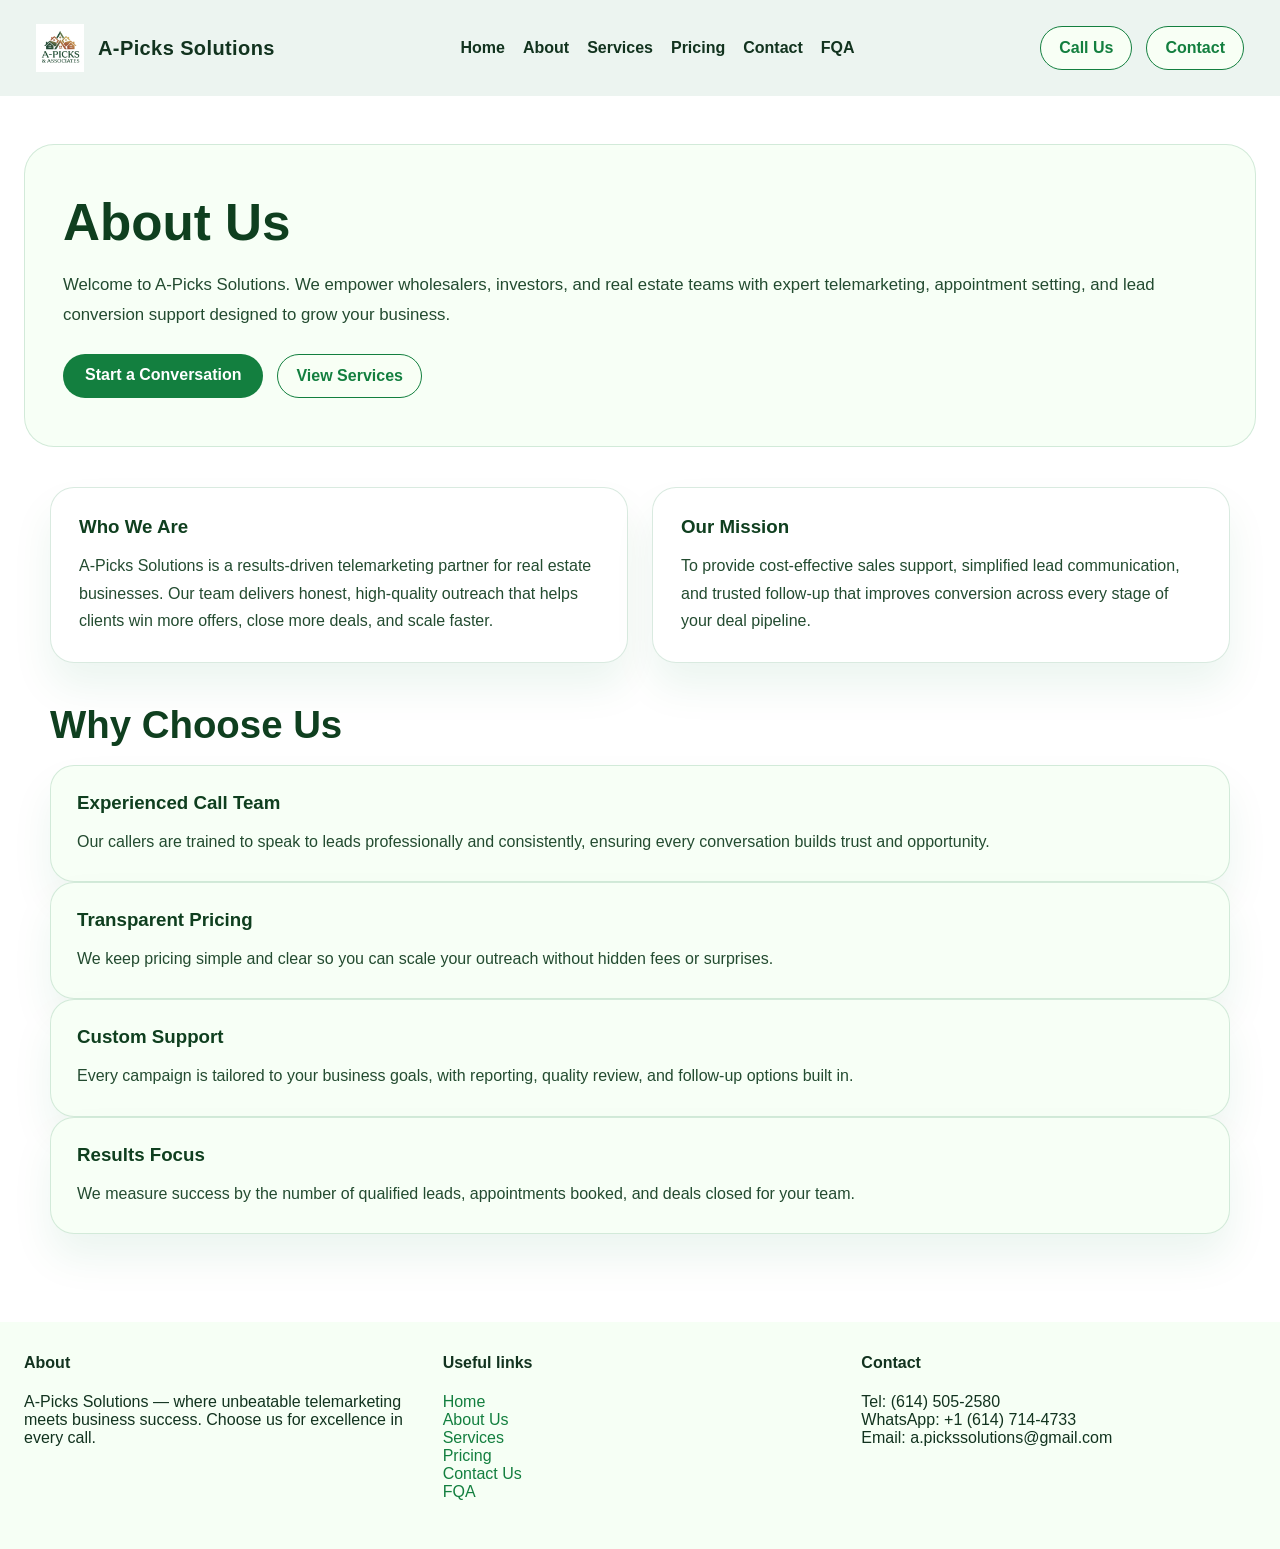
==== about-us.html @ 91daaedd "Initial website publish commit" ====
<!DOCTYPE html>
<html lang="en">
<head>
  <meta charset="utf-8" />
  <meta name="viewport" content="width=device-width, initial-scale=1.0" />
  <title>About A-Picks Solutions | Real Estate Telemarketing and Sales Support</title>
  <meta name="description" content="Learn how A-Picks Solutions supports wholesalers and investors with expert calling, appointment setting, and acquisition management." />
  <meta name="robots" content="index, follow" />
  <link rel="stylesheet" href="style.css" />
</head>
<body>
  <header>
    <div class="logo"><img src="40032cae-659b-45c8-bc1c-b05bab68e783.jpg" alt="A-Picks Solutions logo" class="brand-logo" /><span class="logo-text">A-Picks Solutions</span></div>
    <nav class="main-nav">
      <a href="index.html">Home</a>
      <a href="about-us.html">About</a>
      <a href="services.html">Services</a>
      <a href="pricing.html">Pricing</a>
      <a href="contact-us.html">Contact</a>
      <a href="fqa.html">FQA</a>
    </nav>
    <div class="header-actions">
      <a class="button-secondary" href="tel:+16145052580">Call Us</a>
      <a class="button-secondary" href="contact-us.html">Contact</a>
    </div>
  </header>
  <main>
    <section class="page-hero">
      <h1>About Us</h1>
      <p>Welcome to A-Picks Solutions. We empower wholesalers, investors, and real estate teams with expert telemarketing, appointment setting, and lead conversion support designed to grow your business.</p>
      <div class="page-hero-buttons">
        <a class="button" href="contact-us.html">Start a Conversation</a>
        <a class="button-secondary" href="services.html">View Services</a>
      </div>
    </section>

    <section class="page-section">
      <div class="info-grid">
        <div class="contact-card">
          <h3>Who We Are</h3>
          <p>A-Picks Solutions is a results-driven telemarketing partner for real estate businesses. Our team delivers honest, high-quality outreach that helps clients win more offers, close more deals, and scale faster.</p>
        </div>
        <div class="contact-card">
          <h3>Our Mission</h3>
          <p>To provide cost-effective sales support, simplified lead communication, and trusted follow-up that improves conversion across every stage of your deal pipeline.</p>
        </div>
      </div>
    </section>

    <section class="page-section">
      <h2>Why Choose Us</h2>
      <div class="service-grid">
        <div class="service-card">
          <h3>Experienced Call Team</h3>
          <p>Our callers are trained to speak to leads professionally and consistently, ensuring every conversation builds trust and opportunity.</p>
        </div>
        <div class="service-card">
          <h3>Transparent Pricing</h3>
          <p>We keep pricing simple and clear so you can scale your outreach without hidden fees or surprises.</p>
        </div>
        <div class="service-card">
          <h3>Custom Support</h3>
          <p>Every campaign is tailored to your business goals, with reporting, quality review, and follow-up options built in.</p>
        </div>
        <div class="service-card">
          <h3>Results Focus</h3>
          <p>We measure success by the number of qualified leads, appointments booked, and deals closed for your team.</p>
        </div>
      </div>
    </section>
  </main>

  <footer>
    <div class="footer-grid">
      <div>
        <h4>About</h4>
        <p>A-Picks Solutions — where unbeatable telemarketing meets business success. Choose us for excellence in every call.</p>
      </div>
      <div>
        <h4>Useful links</h4>
        <p><a href="index.html">Home</a><br /><a href="about-us.html">About Us</a><br /><a href="services.html">Services</a><br /><a href="pricing.html">Pricing</a><br /><a href="contact-us.html">Contact Us</a><br /><a href="fqa.html">FQA</a></p>
      </div>
      <div>
        <h4>Contact</h4>
        <p>Tel: (614) 505-2580<br />WhatsApp: +1 (614) 714-4733<br />Email: a.pickssolutions@gmail.com</p>
      </div>
    </div>
  </footer>
</body>
</html>
---- style.css ----
body {
  margin: 0;
  font-family: Arial, Helvetica, sans-serif;
  background: #ffffff;
  color: #12331f;
}
header {
  display: flex;
  flex-wrap: wrap;
  justify-content: space-between;
  align-items: center;
  gap: 16px;
  padding: 24px 36px;
  background: rgba(15, 115, 62, 0.08);
  position: sticky;
  top: 0;
  z-index: 10;
}
.logo {
  display: flex;
  align-items: center;
  gap: 14px;
  font-size: 20px;
  font-weight: 700;
  text-transform: capitalize;
  letter-spacing: 0.02em;
}
.brand-logo {
  height: 48px;
  width: auto;
  display: block;
}
.logo-text {
  display: inline-block;
}
.main-nav {
  display: flex;
  flex-wrap: wrap;
  gap: 18px;
  align-items: center;
}
.main-nav a {
  color: #12331f;
  text-decoration: none;
  font-weight: 700;
  transition: color 0.2s ease;
}
.main-nav a:hover {
  color: #1b9c57;
}
.header-actions {
  display: flex;
  align-items: center;
  gap: 14px;
}

.social-links {
  display: flex;
  gap: 10px;
  align-items: center;
}
.social-links a {
  color: #0f3f1f;
  text-decoration: none;
  font-weight: 700;
  padding: 6px 8px;
  border-radius: 8px;
  background: rgba(255,255,255,0.9);
}
.button, .button-secondary {
  border: none;
  cursor: pointer;
  border-radius: 999px;
  font-weight: 700;
  transition: transform 0.2s ease, opacity 0.2s ease, background-color 0.2s ease;
}
.button {
  background: #137f3f;
  color: #ffffff;
  padding: 12px 22px;
}
.button-secondary {
  background: #f8fff5;
  color: #137f3f;
  padding: 12px 18px;
  border: 1px solid #137f3f;
}
.button:hover, .button-secondary:hover {
  transform: translateY(-1px);
  opacity: 0.95;
}
.button:hover {
  background: #0f6e35;
}
.button-secondary:hover {
  background: #e7f7e7;
}
main {
  min-height: calc(100vh - 80px);
  padding: 48px 24px;
}
.hero {
  max-width: 1180px;
  width: 100%;
  display: grid;
  grid-template-columns: 1.1fr 0.9fr;
  gap: 36px;
  align-items: center;
  padding: 44px;
  background: linear-gradient(135deg, #03121c 0%, #0a2e2d 45%, #0d3d35 100%);
  border-radius: 32px;
  box-shadow: 0 40px 120px rgba(8, 88, 47, 0.18);
  color: #ffffff;
}
.page-hero {
  max-width: 1180px;
  margin: 0 auto 40px;
  padding: 48px 38px;
  background: #f7fff6;
  border: 1px solid rgba(19, 127, 63, 0.16);
  border-radius: 30px;
}
.page-hero h1 {
  margin: 0 0 18px;
  font-size: clamp(2.5rem, 4vw, 3.6rem);
  color: #0f3f1f;
}
.page-hero p {
  margin: 0;
  color: #234b30;
  font-size: 1.05rem;
  line-height: 1.8;
}
.page-hero .page-hero-buttons {
  margin-top: 24px;
  display: flex;
  gap: 14px;
  flex-wrap: wrap;
}
.page-section {
  max-width: 1180px;
  margin: 0 auto 40px;
  padding: 0 24px;
}
.page-section h2 {
  margin: 0 0 18px;
  font-size: clamp(2rem, 3vw, 2.8rem);
  color: #0f3f1f;
}
.page-section p {
  margin: 0 0 24px;
  color: #37503d;
  line-height: 1.8;
}
.info-grid,
.services-grid,
.contact-grid,
.faq-list {
  display: grid;
  gap: 24px;
}
.info-grid {
  grid-template-columns: repeat(auto-fit, minmax(300px, 1fr));
}
.service-grid {
  grid-template-columns: repeat(auto-fit, minmax(280px, 1fr));
}
.contact-grid {
  grid-template-columns: 1.2fr 0.8fr;
}
.contact-card,
.service-card,
.faq-item {
  background: #ffffff;
  border: 1px solid rgba(19, 127, 63, 0.16);
  border-radius: 24px;
  padding: 28px;
  color: #12331f;
  box-shadow: 0 24px 40px rgba(19, 127, 63, 0.08);
}
.service-card h3,
.contact-card h3,
.faq-question {
  margin: 0 0 14px;
  color: #0f3f1f;
}
.contact-card p,
.service-card p,
.faq-answer {
  margin: 0;
  color: #234b30;
  line-height: 1.7;
}
.contact-card ul,
.info-grid ul {
  padding-left: 20px;
}
.faq-question {
  display: flex;
  justify-content: space-between;
  align-items: center;
  font-weight: 700;
  cursor: pointer;
}
.faq-answer {
  margin-top: 14px;
}
.faq-toggle {
  font-size: 1.2rem;
  color: #137f3f;
}
@media (max-width: 900px) {
  .page-hero,
  .page-section {
    padding: 32px 20px;
  }
  .contact-grid,
  .services-grid,
  .info-grid,
  .faq-list,
  .pricing-cards {
    grid-template-columns: 1fr;
  }
}
.hero-copy {
  display: flex;
  flex-direction: column;
  gap: 22px;
}
.eyebrow {
  color: #7be29c;
  text-transform: uppercase;
  letter-spacing: 0.24em;
  font-weight: 700;
  margin: 0;
}
.hero-copy h1 {
  font-size: clamp(3rem, 5vw, 4.6rem);
  line-height: 0.96;
  margin: 0;
  color: #ffffff;
}
.hero-copy p {
  font-size: 1.1rem;
  line-height: 1.9;
  max-width: 600px;
  color: rgba(255,255,255,0.85);
}
.hero-copy .hero-buttons {
  display: flex;
  gap: 14px;
  flex-wrap: wrap;
}
.hero-image {
  position: relative;
  min-height: 500px;
  background: url('https://images.unsplash.com/photo-1487058792275-0ad4aaf24ca7?auto=format&fit=crop&w=1200&q=80') center/cover no-repeat;
  border-radius: 28px;
  overflow: hidden;
  box-shadow: 0 28px 80px rgba(0,0,0,0.25);
}
.hero-slide {
  position: absolute;
  inset: 0;
  background-size: cover;
  background-position: center;
  border-radius: 28px;
  opacity: 0;
  transform: scale(1.02);
  transition: opacity 0.9s ease, transform 0.9s ease;
}
.hero-slide.active {
  opacity: 1;
  transform: scale(1);
}

/* Nav toggle (mobile) */
.nav-toggle {
  display: none;
  background: transparent;
  border: none;
  cursor: pointer;
  padding: 8px;
}
.nav-toggle .bar {
  display: block;
  width: 22px;
  height: 2px;
  background: #0f3f1f;
  margin: 4px 0;
  border-radius: 2px;
}

@media (max-width: 900px) {
  .nav-toggle { display: block; }
  .main-nav {
    position: absolute;
    top: 80px;
    left: 16px;
    right: 16px;
    background: #ffffff;
    border: 1px solid rgba(19,127,63,0.08);
    padding: 16px;
    flex-direction: column;
    gap: 12px;
    display: none;
    border-radius: 12px;
    z-index: 40;
  }
  .main-nav.open { display: flex; }
  header { padding: 16px; }
  .hero { padding: 28px; grid-template-columns: 1fr; }
  .hero-image { min-height: 320px; }
}
.hero-image::after {
  content: '';
  position: absolute;
  inset: 0;
  background: linear-gradient(180deg, rgba(10, 25, 31, 0.45), rgba(0, 0, 0, 0.18));
}
.mission-list {
  margin: 0;
  padding-left: 20px;
  color: #214226;
  line-height: 1.8;
}
.mission-list li {
  margin-bottom: 12px;
}
section {
  padding: 48px 24px;
}
.photo-showcase {
  padding-top: 0;
}
.photo-showcase h2 {
  margin: 0;
  font-size: 2rem;
  color: #0f3f1f;
}
.photo-grid {
  display: grid;
  grid-template-columns: repeat(3, minmax(0, 1fr));
  gap: 20px;
  margin-top: 28px;
}
.photo-card {
  border-radius: 24px;
  overflow: hidden;
  box-shadow: 0 24px 60px rgba(19, 127, 63, 0.12);
  background: #ffffff;
}
.photo-card img {
  width: 100%;
  display: block;
  height: 240px;
  object-fit: cover;
}
.photo-card p {
  margin: 0;
  padding: 20px;
  color: #234b30;
  line-height: 1.6;
  background: #f5fff4;
}
.services-section,
.testimonials-section {
  padding-top: 0;
}
.services-section h2,
.testimonials-section h2 {
  margin: 0;
  font-size: 2rem;
  color: #0f3f1f;
}
.services-grid {
  display: grid;
  grid-template-columns: repeat(4, minmax(0, 1fr));
  gap: 20px;
  margin-top: 28px;
}
.service-card {
  padding: 26px;
  border-radius: 24px;
  background: #f7fff6;
  border: 1px solid rgba(19, 127, 63, 0.16);
  color: #12331f;
}
.service-card h3 {
  margin-top: 0;
}
.testimonials-grid {
  display: grid;
  grid-template-columns: repeat(3, minmax(0, 1fr));
  gap: 20px;
  margin-top: 28px;
}
.testimonial-card {
  padding: 28px;
  border-radius: 24px;
  background: rgba(19, 127, 63, 0.08);
  border: 1px solid rgba(19, 127, 63, 0.18);
  color: #12331f;
}
.testimonial-card p {
  margin: 0 0 20px;
  line-height: 1.7;
}
.testimonial-card strong {
  display: block;
  color: #0f3f1f;
}
.section-grid {
  display: grid;
  grid-template-columns: repeat(3, minmax(0, 1fr));
  gap: 20px;
  margin-top: 28px;
}
.stat-card {
  padding: 28px;
  background: rgba(19, 127, 63, 0.08);
  border: 1px solid rgba(19, 127, 63, 0.18);
  border-radius: 24px;
  text-align: center;
}
.stat-card strong {
  display: block;
  font-size: 2.5rem;
  color: #137f3f;
  margin-bottom: 10px;
}
.stat-card span {
  display: block;
  color: #385a45;
  font-size: 0.95rem;
  letter-spacing: 0.08em;
  text-transform: uppercase;
}
.pricing-hero {
  padding: 72px 24px;
  max-width: 980px;
  margin: 0 auto;
  text-align: center;
}
.pricing-hero-copy h1 {
  margin: 0;
  font-size: clamp(3rem, 5vw, 4.5rem);
  color: #0f3f1f;
}
.pricing-hero-copy p {
  margin: 18px auto 0;
  max-width: 760px;
  color: #234b30;
  font-size: 1.05rem;
  line-height: 1.8;
}
.pricing-section {
  padding: 48px 24px;
  max-width: 1180px;
  margin: 0 auto;
}
.section-header {
  max-width: 900px;
  margin: 0 auto 28px;
  text-align: center;
}
.section-header h2 {
  margin: 0;
  font-size: clamp(2rem, 3vw, 2.8rem);
  color: #0f3f1f;
}
.section-header p {
  margin: 14px auto 0;
  max-width: 720px;
  color: #37503d;
  line-height: 1.75;
}
.pricing-cards {
  display: grid;
  grid-template-columns: repeat(auto-fit, minmax(280px, 1fr));
  gap: 24px;
}
.pricing-card {
  background: #f7fff6;
  border: 1px solid rgba(19, 127, 63, 0.16);
  border-radius: 28px;
  padding: 28px;
  display: flex;
  flex-direction: column;
  justify-content: space-between;
  min-height: 420px;
  box-shadow: 0 24px 40px rgba(19, 127, 63, 0.08);
}
.pricing-card.featured {
  border-color: #0f6e35;
  box-shadow: 0 30px 70px rgba(15, 110, 53, 0.14);
}
.pricing-top {
  margin-bottom: 24px;
}
.pricing-label {
  margin: 0 0 10px;
  font-size: 0.95rem;
  text-transform: uppercase;
  letter-spacing: 0.14em;
  color: #137f3f;
  font-weight: 700;
}
.pricing-card .price {
  margin: 0;
  font-size: 3rem;
  line-height: 1;
  color: #0f3f1f;
}
.pricing-features {
  list-style: none;
  padding: 0;
  margin: 0;
  color: #234b30;
  line-height: 1.8;
}
.pricing-features li {
  margin-bottom: 14px;
  padding-left: 24px;
  position: relative;
}
.pricing-features li::before {
  content: '✔';
  position: absolute;
  left: 0;
  top: 0;
  color: #137f3f;
  font-weight: 700;
}
.pricing-card a.button {
  width: fit-content;
  margin-top: 16px;
}
.pricing-notice {
  max-width: 980px;
  margin: 0 auto;
  padding: 24px;
  background: #effaf0;
  border: 1px solid rgba(19, 127, 63, 0.18);
  border-radius: 24px;
  color: #12331f;
  text-align: center;
  font-weight: 700;
}
.skiptracing-section {
  max-width: 980px;
  margin: 0 auto 80px;
  padding: 42px 28px;
  background: #f7fff6;
  border: 1px solid rgba(19, 127, 63, 0.16);
  border-radius: 28px;
}
.skiptracing-section h2 {
  margin: 0 0 12px;
  color: #0f3f1f;
  font-size: 2rem;
}
.skiptracing-price {
  margin: 0 0 16px;
  font-size: 2rem;
  font-weight: 700;
  color: #137f3f;
}
.skiptracing-note {
  margin: 0;
  color: #234b30;
  line-height: 1.8;
}
.contact-form {
  max-width: 980px;
  margin: 0 auto;
  display: grid;
  gap: 18px;
}
.contact-form input,
.contact-form textarea {
  width: 100%;
  padding: 16px 18px;
  border-radius: 18px;
  border: 1px solid #cde1ce;
  background: #f6fff6;
  color: #12331f;
  font-size: 1rem;
  outline: none;
}
.contact-form textarea {
  min-height: 140px;
  resize: vertical;
}
.contact-form .grid-two {
  display: grid;
  grid-template-columns: repeat(2, minmax(0, 1fr));
  gap: 18px;
}
.contact-form button {
  width: fit-content;
  padding: 15px 30px;
  border-radius: 999px;
  border: none;
  background: #137f3f;
  color: #ffffff;
  font-weight: 700;
  cursor: pointer;
}
footer {
  background: #f6fff5;
  padding: 32px 24px;
  color: #12331f;
}
footer .footer-grid {
  display: grid;
  grid-template-columns: repeat(3, minmax(0, 1fr));
  gap: 24px;
}
footer h4 {
  margin-top: 0;
}
footer a,
a {
  color: #137f3f;
  text-decoration: none;
  transition: color 0.2s ease;
}
a:hover,
footer a:hover,
.header-actions a:hover {
  color: #1b9c57;
}

@keyframes fadeInUp {
  0% {
    opacity: 0;
    transform: translateY(24px);
  }
  100% {
    opacity: 1;
    transform: translateY(0);
  }
}

@keyframes fadeInDown {
  0% {
    opacity: 0;
    transform: translateY(-24px);
  }
  100% {
    opacity: 1;
    transform: translateY(0);
  }
}

@keyframes textGlow {
  0% {
    opacity: 0;
    transform: translateY(18px) scale(0.98);
    filter: blur(4px);
  }
  100% {
    opacity: 1;
    transform: translateY(0) scale(1);
    filter: blur(0);
  }
}

.page-hero,
.page-section,
.pricing-hero,
.pricing-card,
.service-card,
.contact-card,
.faq-item,
.photo-card,
.testimonial-card,
.footer-grid,
.hero-copy h1,
.hero-copy p,
.hero-card,
.stat-card,
.contact-form,
.contact-form button,
.logo {
  opacity: 0;
  animation: fadeInUp 0.9s ease forwards;
}

header {
  opacity: 0;
  animation: fadeInDown 0.8s ease forwards;
}

.main-nav a {
  opacity: 0;
  animation: fadeInUp 0.8s ease forwards;
}

.main-nav a:nth-child(1) {
  animation-delay: 0.25s;
}
.main-nav a:nth-child(2) {
  animation-delay: 0.30s;
}
.main-nav a:nth-child(3) {
  animation-delay: 0.35s;
}
.main-nav a:nth-child(4) {
  animation-delay: 0.40s;
}
.main-nav a:nth-child(5) {
  animation-delay: 0.45s;
}
.main-nav a:nth-child(6) {
  animation-delay: 0.50s;
}

.page-hero {
  animation-delay: 0.15s;
}
.page-section {
  animation-delay: 0.22s;
}
.pricing-hero {
  animation-delay: 0.15s;
}
.pricing-card {
  animation-delay: 0.3s;
}
.service-card {
  animation-delay: 0.3s;
}
.contact-card {
  animation-delay: 0.3s;
}
.faq-item {
  animation-delay: 0.28s;
}
.photo-card {
  animation-delay: 0.25s;
}
.testimonial-card {
  animation-delay: 0.28s;
}
.footer-grid {
  animation-delay: 0.4s;
}
.hero-copy h1 {
  animation-delay: 0.1s;
}

.hero-copy p {
  animation-delay: 0.25s;
}

.hero-card {
  animation-delay: 0.4s;
}

.stat-card {
  animation-delay: 0.55s;
}

.footer-grid {
  animation-delay: 0.7s;
}

.contact-form {
  animation-delay: 0.85s;
}

.contact-form button {
  animation-delay: 1s;
}

.logo {
  animation-delay: 0.05s;
}

@media (max-width: 940px) {
  .hero {
    grid-template-columns: 1fr;
  }
  .section-grid, .footer-grid {
    grid-template-columns: 1fr;
  }
  .contact-form .grid-two {
    grid-template-columns: 1fr;
  }
}
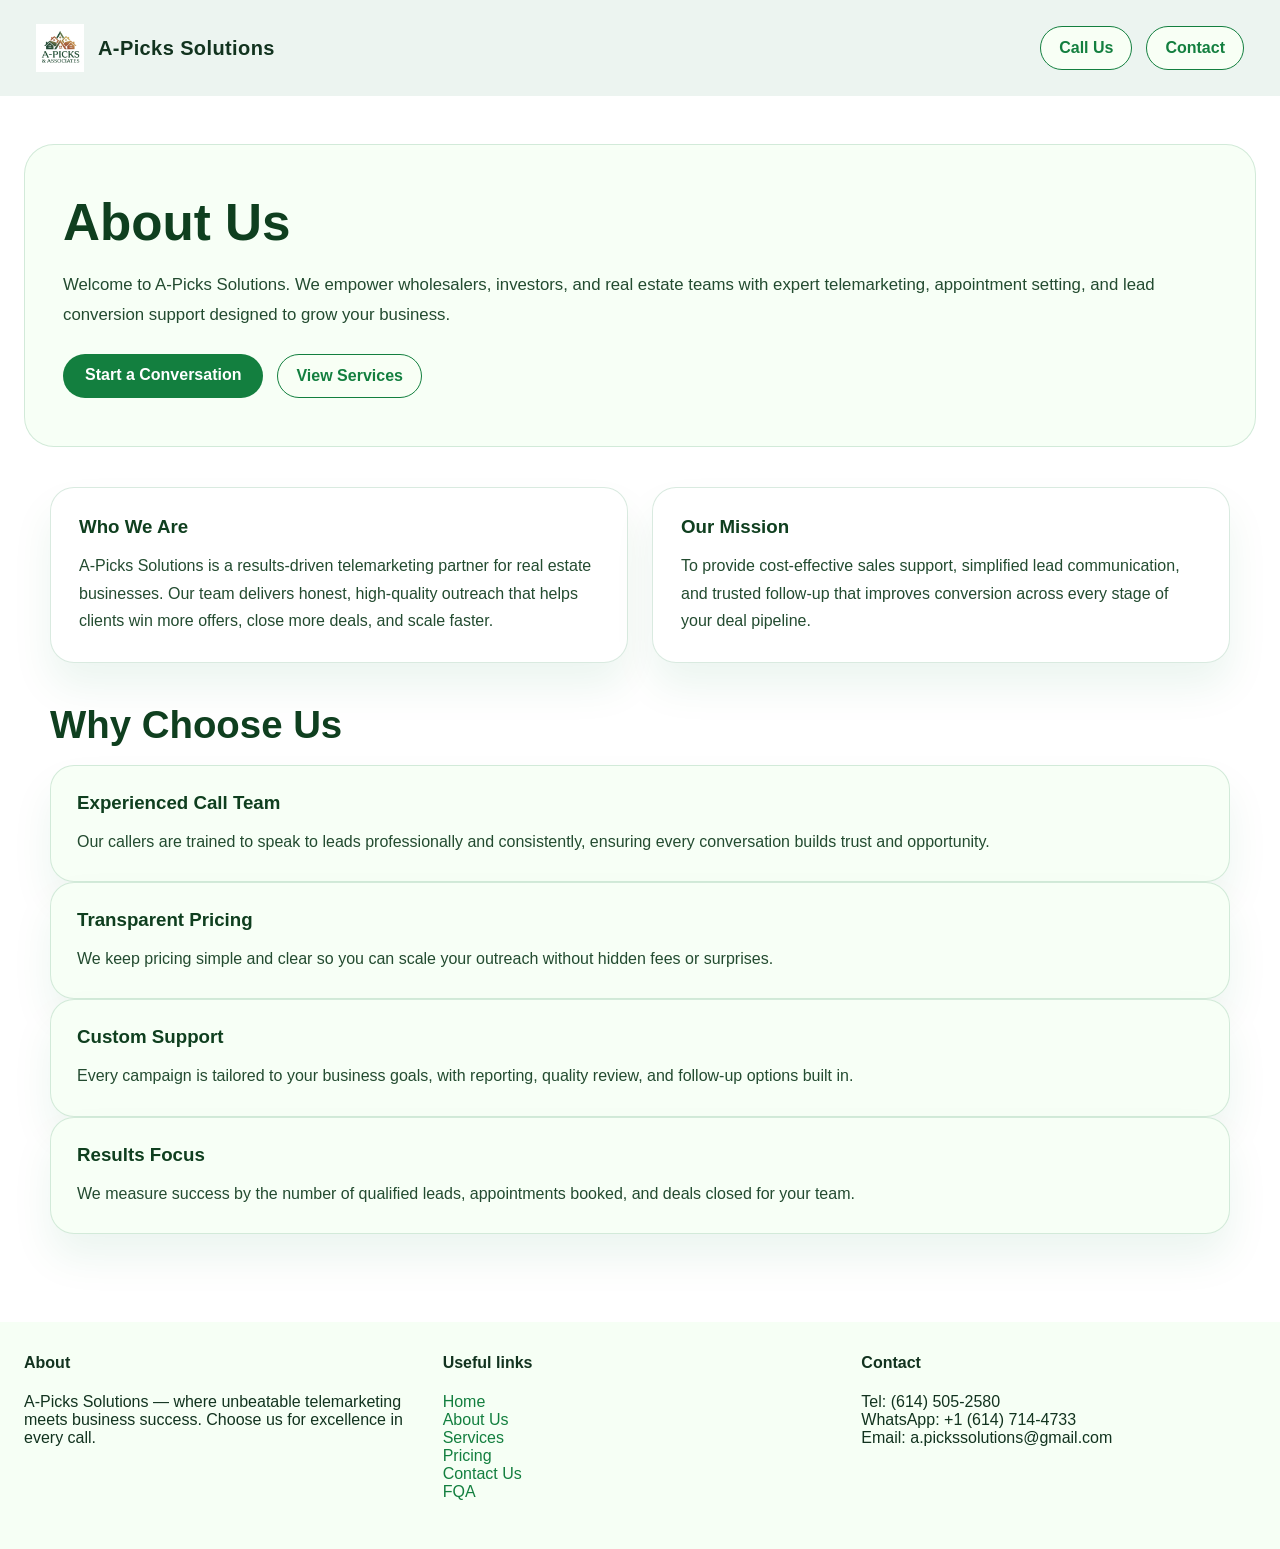
==== commit fa634e66: "Remove header navigation links and leftover icons" ====
--- a/about-us.html
+++ b/about-us.html
@@ -11,14 +11,7 @@
 <body>
   <header>
     <div class="logo"><img src="40032cae-659b-45c8-bc1c-b05bab68e783.jpg" alt="A-Picks Solutions logo" class="brand-logo" /><span class="logo-text">A-Picks Solutions</span></div>
-    <nav class="main-nav">
-      <a href="index.html">Home</a>
-      <a href="about-us.html">About</a>
-      <a href="services.html">Services</a>
-      <a href="pricing.html">Pricing</a>
-      <a href="contact-us.html">Contact</a>
-      <a href="fqa.html">FQA</a>
-    </nav>
+    
     <div class="header-actions">
       <a class="button-secondary" href="tel:+16145052580">Call Us</a>
       <a class="button-secondary" href="contact-us.html">Contact</a>
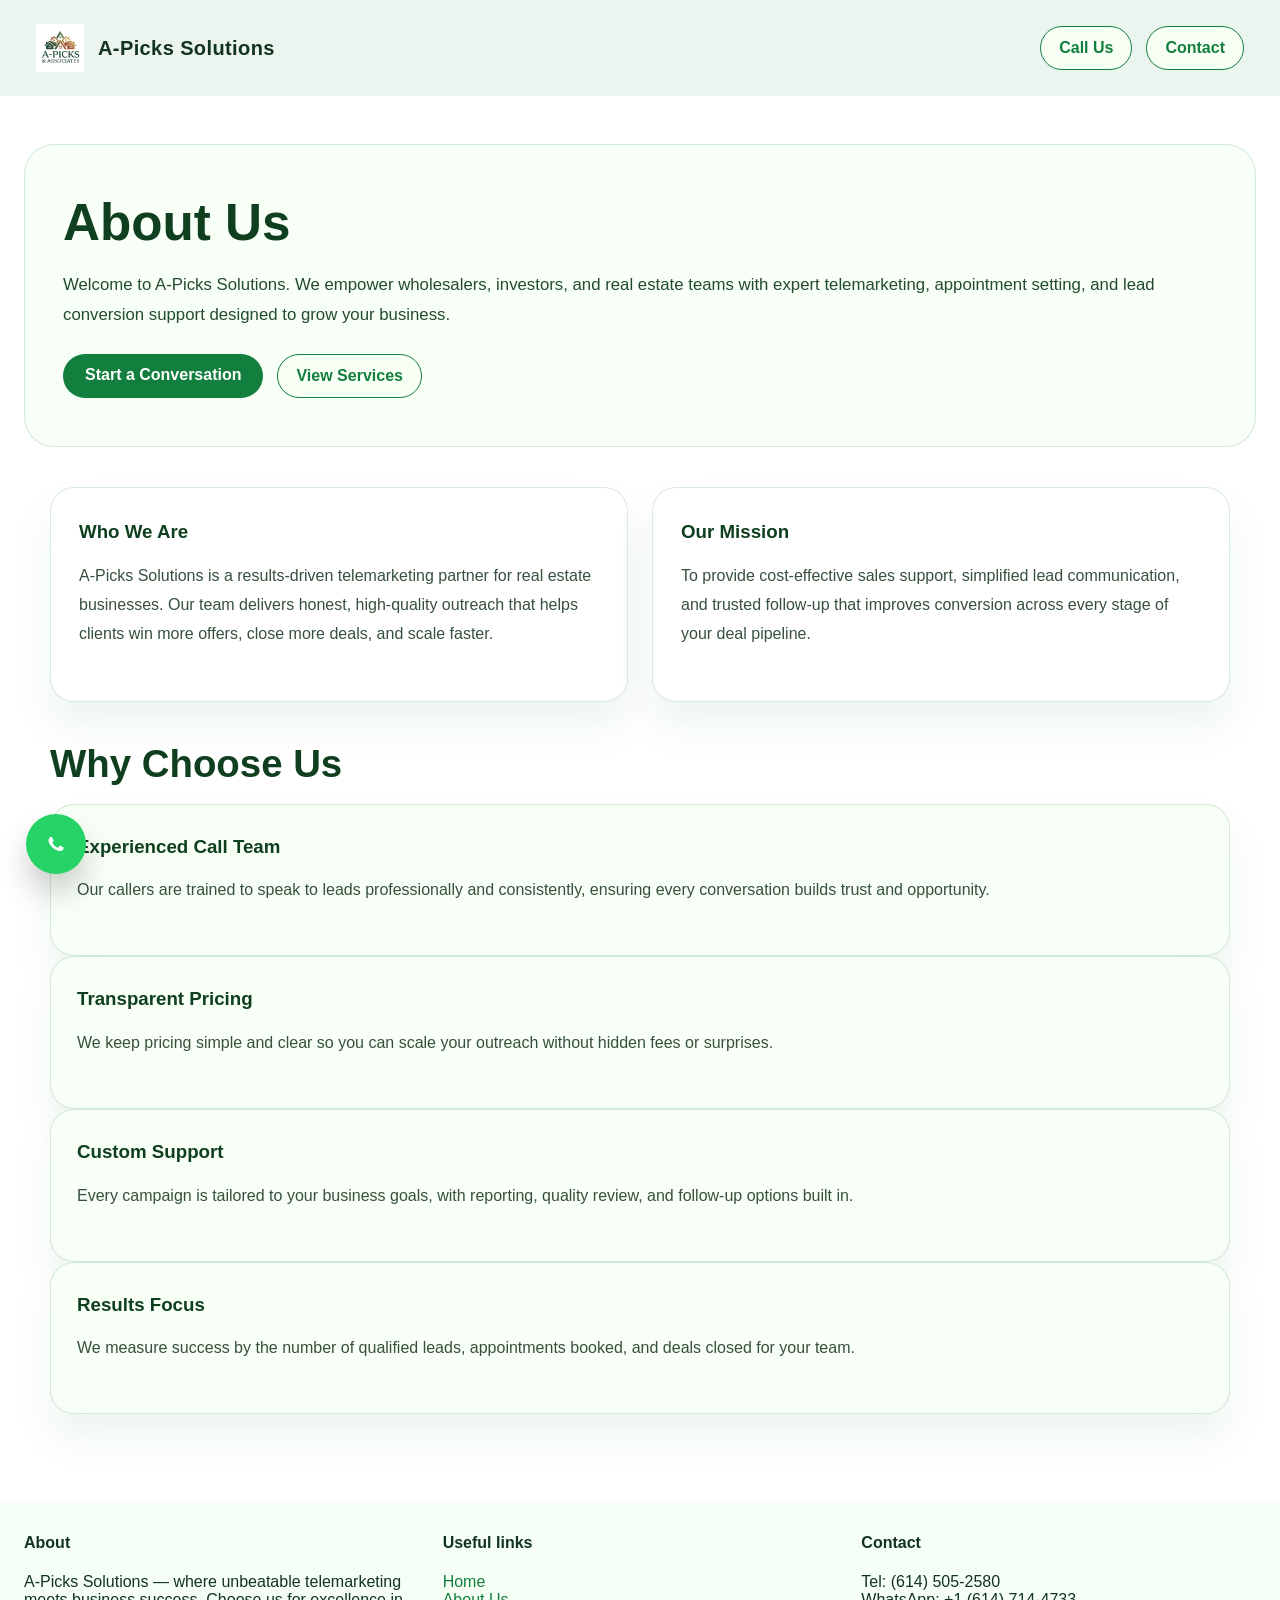
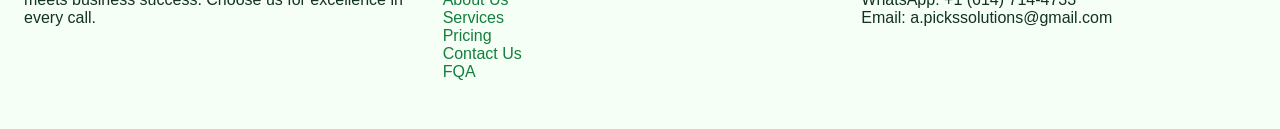
==== commit 905a7cbf: "Add floating WhatsApp button and upgrade services page with icon cards and hover color effect" ====
--- a/about-us.html
+++ b/about-us.html
@@ -79,5 +79,8 @@
       </div>
     </div>
   </footer>
+  <a class="whatsapp-float" href="https://wa.me/16147144733" target="_blank" aria-label="Chat on WhatsApp">
+    <svg viewBox="0 0 24 24" xmlns="http://www.w3.org/2000/svg"><path d="M17.472 14.382c-.297-.149-1.758-.867-2.03-.967-.273-.099-.472-.148-.672.149-.198.297-.768.966-.94 1.164-.173.198-.347.223-.644.075-.297-.149-1.255-.462-2.39-1.475-.883-.788-1.48-1.761-1.653-2.059-.173-.297-.018-.458.13-.606.134-.133.297-.347.446-.52.149-.174.198-.297.298-.495.099-.198.05-.372-.025-.521-.075-.149-.672-1.612-.92-2.207-.242-.579-.487-.5-.672-.51l-.573-.01c-.198 0-.52.074-.792.372-.273.297-1.042 1.017-1.042 2.479 0 1.462 1.066 2.875 1.213 3.074.149.198 2.1 3.2 5.076 4.487.709.306 1.262.489 1.693.626.712.226 1.36.194 1.872.118.571-.084 1.758-.719 2.006-1.413.248-.694.248-1.289.173-1.414-.074-.124-.272-.198-.57-.347z"/></svg>
+  </a>
 </body>
 </html>
--- a/style.css
+++ b/style.css
@@ -1,8 +1,12 @@
+html {
+  scroll-behavior: smooth;
+}
 body {
   margin: 0;
   font-family: Arial, Helvetica, sans-serif;
   background: #ffffff;
   color: #12331f;
+  transition: background-color 0.35s ease, color 0.35s ease;
 }
 header {
   display: flex;
@@ -67,12 +71,15 @@
   border-radius: 8px;
   background: rgba(255,255,255,0.9);
 }
-.button, .button-secondary {
+.button, .button-secondary, .read-more, .social-links a, .service-card, .photo-card, .testimonial-card, .stat-card, .pricing-card, .contact-card, .hero-image {
   border: none;
   cursor: pointer;
+  transition: transform 0.3s ease, box-shadow 0.3s ease, background-color 0.3s ease, color 0.3s ease;
+}
+.button, .button-secondary {
   border-radius: 999px;
   font-weight: 700;
-  transition: transform 0.2s ease, opacity 0.2s ease, background-color 0.2s ease;
+  transition: transform 0.2s ease, opacity 0.2s ease, background-color 0.2s ease, color 0.2s ease;
 }
 .button {
   background: #137f3f;
@@ -184,9 +191,87 @@
   margin: 0 0 14px;
   color: #0f3f1f;
 }
-.contact-card p,
-.service-card p,
-.faq-answer {
+.services-page .service-card {
+  position: relative;
+  padding: 72px 30px 30px;
+  overflow: hidden;
+  transition: transform 0.35s ease, box-shadow 0.35s ease, background-color 0.35s ease, color 0.35s ease;
+}
+.services-page .service-card:hover {
+  transform: translateY(-10px);
+  background: #0f3f1f;
+  box-shadow: 0 30px 70px rgba(4, 20, 40, 0.25);
+}
+.services-page .service-card:hover h3,
+.services-page .service-card:hover p {
+  color: #ffffff;
+}
+.services-page .service-card:hover .service-icon {
+  transform: translateX(-50%) translateY(20px);
+  background: #ffffff;
+}
+.services-page .service-icon {
+  width: 88px;
+  height: 88px;
+  position: absolute;
+  top: -44px;
+  left: 50%;
+  transform: translateX(-50%);
+  border-radius: 50%;
+  background: #ffffff;
+  display: flex;
+  align-items: center;
+  justify-content: center;
+  box-shadow: 0 16px 30px rgba(3, 30, 60, 0.18);
+  transition: transform 0.35s ease, background-color 0.35s ease;
+  z-index: 2;
+}
+.services-page .service-icon svg {
+  width: 40px;
+  height: 40px;
+  fill: #0f3f1f;
+}
+.services-page .service-card h3 {
+  margin-top: 0;
+  text-align: center;
+  font-size: 1.4rem;
+}
+.services-page .service-card p {
+  margin: 0;
+  color: #234b30;
+  line-height: 1.8;
+  text-align: center;
+}
+.services-page .service-grid {
+  grid-template-columns: repeat(auto-fit, minmax(300px, 1fr));
+}
+.whatsapp-float {
+  position: fixed;
+  bottom: 26px;
+  left: 26px;
+  width: 60px;
+  height: 60px;
+  border-radius: 50%;
+  background: #25d366;
+  display: flex;
+  align-items: center;
+  justify-content: center;
+  box-shadow: 0 18px 30px rgba(0, 0, 0, 0.18);
+  z-index: 9999;
+  transition: transform 0.2s ease, box-shadow 0.2s ease;
+}
+.whatsapp-float:hover {
+  transform: translateY(-4px);
+  box-shadow: 0 22px 38px rgba(0, 0, 0, 0.22);
+}
+.whatsapp-float svg {
+  width: 30px;
+  height: 30px;
+  fill: #ffffff;
+}
+.contact-card,
+.service-card,
+.faq-item {
   margin: 0;
   color: #234b30;
   line-height: 1.7;
@@ -258,6 +343,10 @@
   border-radius: 28px;
   overflow: hidden;
   box-shadow: 0 28px 80px rgba(0,0,0,0.25);
+  transform: translateZ(0);
+}
+.hero-image:hover {
+  transform: translateY(-4px);
 }
 .hero-slide {
   position: absolute;
@@ -375,9 +464,122 @@
 }
 .services-grid {
   display: grid;
+  gap: 28px;
+  margin-top: 28px;
+}
+.services-section {
+  background: linear-gradient(180deg,#0a3058 0%, #06294f 100%);
+  padding: 56px 24px;
+}
+.services-section h2 {
+  color: #ffffff;
+  text-align: center;
+  margin-bottom: 22px;
+}
+.services-grid {
+  max-width: 1180px;
+  margin: 0 auto;
   grid-template-columns: repeat(4, minmax(0, 1fr));
-  gap: 20px;
-  margin-top: 28px;
+}
+.services-section .service-card {
+  background: #ffffff;
+  color: #052b4a;
+  border-radius: 14px;
+  padding: 56px 26px 26px;
+  box-shadow: 0 18px 40px rgba(4, 20, 40, 0.2);
+  display: flex;
+  flex-direction: column;
+  gap: 16px;
+  min-height: 330px;
+  position: relative;
+  overflow: hidden;
+  transition: transform 0.3s ease, box-shadow 0.3s ease, background-color 0.3s ease;
+}
+.services-section .service-card:hover {
+  transform: translateY(-10px);
+  box-shadow: 0 28px 60px rgba(4, 20, 40, 0.22);
+  background: #f5f9ff;
+}
+.services-section .service-card:hover .service-icon {
+  transform: translateX(-50%) translateY(10px);
+  background: #e8f2ff;
+}
+.services-section .service-card:hover h3 {
+  color: #0b2f35;
+}
+.services-section .service-card:hover p {
+  color: #434f57;
+}
+.services-section .service-icon {
+  width: 84px;
+  height: 84px;
+  position: absolute;
+  top: -42px;
+  left: 50%;
+  transform: translateX(-50%) translateY(0);
+  border-radius: 50%;
+  background: #ffffff;
+  display: flex;
+  align-items: center;
+  justify-content: center;
+  box-shadow: 0 18px 30px rgba(3, 30, 60, 0.18);
+  transition: transform 0.3s ease, background-color 0.3s ease;
+  z-index: 1;
+}
+.services-section .service-card:hover .service-icon {
+  transform: translateX(-50%) translateY(10px);
+  background: #e6f0ff;
+}
+.services-section .service-icon svg { width:42px; height:42px; fill:#0f3f1f; }
+.services-section .service-card h3 { margin: 0; font-size: 1.15rem; color: #052b4a; text-align: center; }
+.services-section .service-card p { margin: 0; color: #5b6b72; flex: 1; text-align: center; }
+.services-section .read-more {
+  color: #0f3f1f;
+  text-decoration: none;
+  font-weight: 700;
+  display: inline-flex;
+  gap: 10px;
+  align-items: center;
+  justify-content: center;
+  position: relative;
+  transition: transform 0.25s ease, color 0.25s ease;
+}
+.services-section .read-more::after {
+  content: '';
+  position: absolute;
+  left: 0;
+  right: 0;
+  bottom: -4px;
+  height: 2px;
+  background: #0f3f1f;
+  transform: scaleX(0);
+  transform-origin: left center;
+  transition: transform 0.25s ease;
+}
+.services-section .read-more:hover {
+  color: #0b2f35;
+  transform: translateX(2px);
+}
+.services-section .read-more:hover::after {
+  transform: scaleX(1);
+}
+.services-section .service-card:hover .read-more {
+  color: #0b2f35;
+}
+.services-section .read-more .arrow { font-size: 1.15rem; }
+
+@media (max-width: 900px) {
+  .services-grid { grid-template-columns: 1fr; }
+  .service-card { min-height: auto; }
+}
+.animate-on-scroll {
+  opacity: 0;
+  transform: translateY(32px);
+  transition: opacity 0.8s ease, transform 0.8s ease;
+}
+.animate-on-scroll.visible {
+  opacity: 1;
+  transform: translateY(0);
 }
 .service-card {
   padding: 26px;
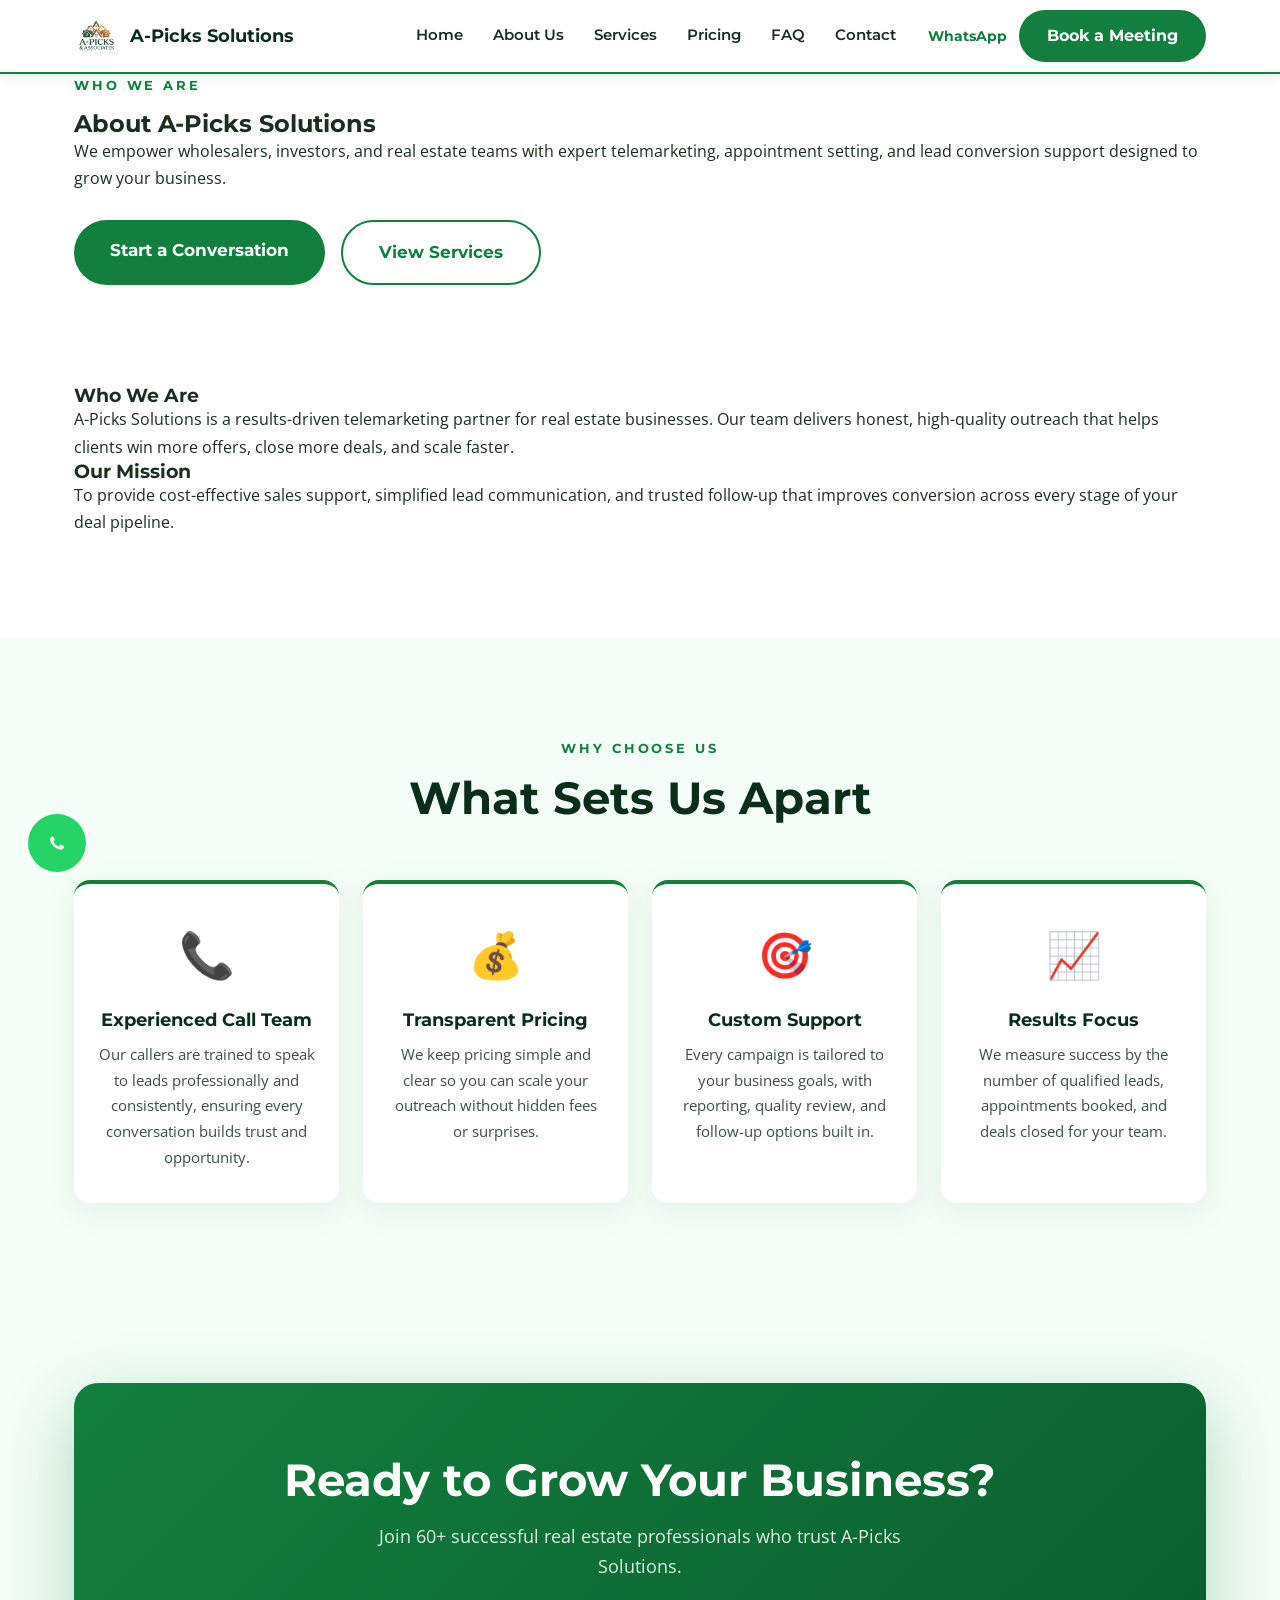
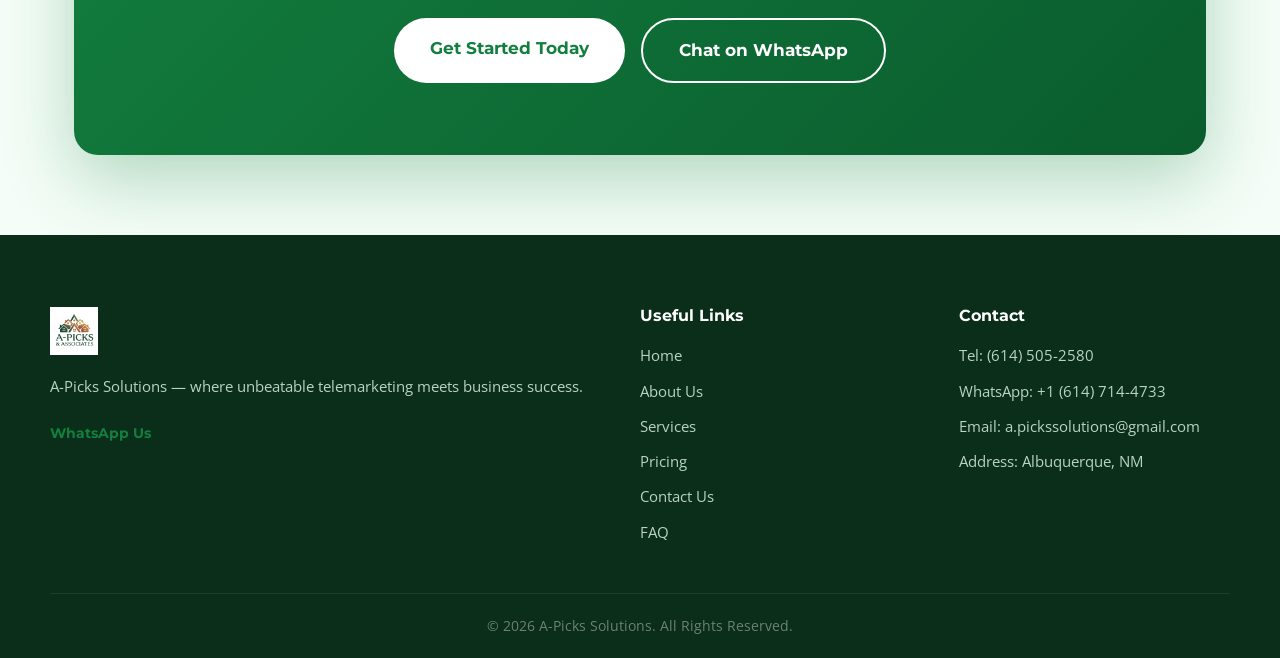
==== commit 469d98aa: "Update about-us.html" ====
--- a/about-us.html
+++ b/about-us.html
@@ -6,81 +6,145 @@
   <title>About A-Picks Solutions | Real Estate Telemarketing and Sales Support</title>
   <meta name="description" content="Learn how A-Picks Solutions supports wholesalers and investors with expert calling, appointment setting, and acquisition management." />
   <meta name="robots" content="index, follow" />
+  <link rel="preconnect" href="https://fonts.googleapis.com" />
+  <link rel="preconnect" href="https://fonts.gstatic.com" crossorigin />
+  <link href="https://fonts.googleapis.com/css2?family=Montserrat:wght@400;600;700;900&family=Open+Sans:wght@400;600&display=swap" rel="stylesheet" />
   <link rel="stylesheet" href="style.css" />
 </head>
 <body>
-  <header>
-    <div class="logo"><img src="40032cae-659b-45c8-bc1c-b05bab68e783.jpg" alt="A-Picks Solutions logo" class="brand-logo" /><span class="logo-text">A-Picks Solutions</span></div>
-    
-    <div class="header-actions">
-      <a class="button-secondary" href="tel:+16145052580">Call Us</a>
-      <a class="button-secondary" href="contact-us.html">Contact</a>
+
+  <header id="site-header">
+    <div class="header-inner">
+      <div class="logo">
+        <img src="40032cae-659b-45c8-bc1c-b05bab68e783.jpg" alt="A-Picks Solutions logo" class="brand-logo" />
+        <span class="logo-text">A-Picks Solutions</span>
+      </div>
+      <nav class="main-nav" id="mainNav">
+        <a href="index.html">Home</a>
+        <a href="about-us.html">About Us</a>
+        <a href="services.html">Services</a>
+        <a href="pricing.html">Pricing</a>
+        <a href="fqa.html">FAQ</a>
+        <a href="contact-us.html">Contact</a>
+      </nav>
+      <div class="header-actions">
+        <a href="https://wa.me/16147144733" target="_blank" class="wa-link">WhatsApp</a>
+        <a class="btn-primary" href="contact-us.html">Book a Meeting</a>
+      </div>
+      <button class="nav-toggle" id="navToggle" aria-label="Open menu">
+        <span class="bar"></span><span class="bar"></span><span class="bar"></span>
+      </button>
     </div>
   </header>
-  <main>
-    <section class="page-hero">
-      <h1>About Us</h1>
-      <p>Welcome to A-Picks Solutions. We empower wholesalers, investors, and real estate teams with expert telemarketing, appointment setting, and lead conversion support designed to grow your business.</p>
-      <div class="page-hero-buttons">
-        <a class="button" href="contact-us.html">Start a Conversation</a>
-        <a class="button-secondary" href="services.html">View Services</a>
+
+  <!-- PAGE HERO -->
+  <section class="page-hero-section">
+    <div class="container">
+      <p class="section-eyebrow">Who We Are</p>
+      <h1>About A-Picks Solutions</h1>
+      <p>We empower wholesalers, investors, and real estate teams with expert telemarketing, appointment setting, and lead conversion support designed to grow your business.</p>
+      <div class="hero-btns" style="margin-top:28px;">
+        <a class="btn-primary btn-lg" href="contact-us.html">Start a Conversation</a>
+        <a class="btn-outline-green btn-lg" href="services.html">View Services</a>
       </div>
-    </section>
+    </div>
+  </section>
 
-    <section class="page-section">
-      <div class="info-grid">
-        <div class="contact-card">
+  <!-- WHO WE ARE -->
+  <section class="what-section">
+    <div class="container">
+      <div class="about-grid">
+        <div class="contact-card animate-on-scroll">
           <h3>Who We Are</h3>
           <p>A-Picks Solutions is a results-driven telemarketing partner for real estate businesses. Our team delivers honest, high-quality outreach that helps clients win more offers, close more deals, and scale faster.</p>
         </div>
-        <div class="contact-card">
+        <div class="contact-card animate-on-scroll">
           <h3>Our Mission</h3>
           <p>To provide cost-effective sales support, simplified lead communication, and trusted follow-up that improves conversion across every stage of your deal pipeline.</p>
         </div>
       </div>
-    </section>
+    </div>
+  </section>
 
-    <section class="page-section">
-      <h2>Why Choose Us</h2>
-      <div class="service-grid">
-        <div class="service-card">
+  <!-- WHY CHOOSE US -->
+  <section class="why-section">
+    <div class="container">
+      <div class="section-head">
+        <p class="section-eyebrow">Why Choose Us</p>
+        <h2>What Sets Us Apart</h2>
+      </div>
+      <div class="why-grid">
+        <div class="why-card animate-on-scroll">
+          <div class="why-icon">📞</div>
           <h3>Experienced Call Team</h3>
           <p>Our callers are trained to speak to leads professionally and consistently, ensuring every conversation builds trust and opportunity.</p>
         </div>
-        <div class="service-card">
+        <div class="why-card animate-on-scroll">
+          <div class="why-icon">💰</div>
           <h3>Transparent Pricing</h3>
           <p>We keep pricing simple and clear so you can scale your outreach without hidden fees or surprises.</p>
         </div>
-        <div class="service-card">
+        <div class="why-card animate-on-scroll">
+          <div class="why-icon">🎯</div>
           <h3>Custom Support</h3>
           <p>Every campaign is tailored to your business goals, with reporting, quality review, and follow-up options built in.</p>
         </div>
-        <div class="service-card">
+        <div class="why-card animate-on-scroll">
+          <div class="why-icon">📈</div>
           <h3>Results Focus</h3>
           <p>We measure success by the number of qualified leads, appointments booked, and deals closed for your team.</p>
         </div>
       </div>
-    </section>
-  </main>
+    </div>
+  </section>
+
+  <!-- CTA -->
+  <section class="cta-section">
+    <div class="container">
+      <div class="cta-box">
+        <h2>Ready to Grow Your Business?</h2>
+        <p>Join 60+ successful real estate professionals who trust A-Picks Solutions.</p>
+        <div class="cta-btns">
+          <a href="contact-us.html" class="btn-primary btn-lg">Get Started Today</a>
+          <a href="https://wa.me/16147144733" target="_blank" class="btn-outline btn-lg">Chat on WhatsApp</a>
+        </div>
+      </div>
+    </div>
+  </section>
 
   <footer>
-    <div class="footer-grid">
-      <div>
-        <h4>About</h4>
-        <p>A-Picks Solutions — where unbeatable telemarketing meets business success. Choose us for excellence in every call.</p>
+    <div class="footer-inner">
+      <div class="footer-brand">
+        <img src="40032cae-659b-45c8-bc1c-b05bab68e783.jpg" alt="A-Picks Solutions" class="footer-logo" />
+        <p>A-Picks Solutions &#8212; where unbeatable telemarketing meets business success.</p>
+        <a href="https://wa.me/16147144733" target="_blank" class="wa-link">WhatsApp Us</a>
       </div>
-      <div>
-        <h4>Useful links</h4>
-        <p><a href="index.html">Home</a><br /><a href="about-us.html">About Us</a><br /><a href="services.html">Services</a><br /><a href="pricing.html">Pricing</a><br /><a href="contact-us.html">Contact Us</a><br /><a href="fqa.html">FQA</a></p>
+      <div class="footer-links">
+        <h4>Useful Links</h4>
+        <a href="index.html">Home</a>
+        <a href="about-us.html">About Us</a>
+        <a href="services.html">Services</a>
+        <a href="pricing.html">Pricing</a>
+        <a href="contact-us.html">Contact Us</a>
+        <a href="fqa.html">FAQ</a>
       </div>
-      <div>
+      <div class="footer-contact">
         <h4>Contact</h4>
-        <p>Tel: (614) 505-2580<br />WhatsApp: +1 (614) 714-4733<br />Email: a.pickssolutions@gmail.com</p>
+        <p>Tel: (614) 505-2580</p>
+        <p>WhatsApp: +1 (614) 714-4733</p>
+        <p>Email: a.pickssolutions@gmail.com</p>
+        <p>Address: Albuquerque, NM</p>
       </div>
     </div>
+    <div class="footer-bottom">
+      <p>&#169; 2026 A-Picks Solutions. All Rights Reserved.</p>
+    </div>
   </footer>
+
   <a class="whatsapp-float" href="https://wa.me/16147144733" target="_blank" aria-label="Chat on WhatsApp">
     <svg viewBox="0 0 24 24" xmlns="http://www.w3.org/2000/svg"><path d="M17.472 14.382c-.297-.149-1.758-.867-2.03-.967-.273-.099-.472-.148-.672.149-.198.297-.768.966-.94 1.164-.173.198-.347.223-.644.075-.297-.149-1.255-.462-2.39-1.475-.883-.788-1.48-1.761-1.653-2.059-.173-.297-.018-.458.13-.606.134-.133.297-.347.446-.52.149-.174.198-.297.298-.495.099-.198.05-.372-.025-.521-.075-.149-.672-1.612-.92-2.207-.242-.579-.487-.5-.672-.51l-.573-.01c-.198 0-.52.074-.792.372-.273.297-1.042 1.017-1.042 2.479 0 1.462 1.066 2.875 1.213 3.074.149.198 2.1 3.2 5.076 4.487.709.306 1.262.489 1.693.626.712.226 1.36.194 1.872.118.571-.084 1.758-.719 2.006-1.413.248-.694.248-1.289.173-1.414-.074-.124-.272-.198-.57-.347z"/></svg>
   </a>
+
+  <script src="script.js"></script>
 </body>
 </html>
--- a/style.css
+++ b/style.css
@@ -1,994 +1,732 @@
-html {
-  scroll-behavior: smooth;
-}
+/* ============================================================
+   A-Picks Solutions — Full Redesign CSS
+   Colors: Green #137f3f / Dark Green #0a2e1a / White #ffffff
+   Font: Montserrat (headings) + Open Sans (body)
+   ============================================================ */
+
+*, *::before, *::after { box-sizing: border-box; margin: 0; padding: 0; }
+
+html { scroll-behavior: smooth; }
+
 body {
-  margin: 0;
-  font-family: Arial, Helvetica, sans-serif;
+  font-family: 'Open Sans', Arial, sans-serif;
   background: #ffffff;
-  color: #12331f;
-  transition: background-color 0.35s ease, color 0.35s ease;
-}
-header {
-  display: flex;
-  flex-wrap: wrap;
-  justify-content: space-between;
-  align-items: center;
-  gap: 16px;
-  padding: 24px 36px;
-  background: rgba(15, 115, 62, 0.08);
+  color: #1a2e1f;
+  line-height: 1.7;
+}
+
+h1, h2, h3, h4 {
+  font-family: 'Montserrat', Arial, sans-serif;
+  line-height: 1.15;
+}
+
+a { color: #137f3f; text-decoration: none; transition: color 0.2s; }
+a:hover { color: #0f6030; }
+
+img { max-width: 100%; display: block; }
+
+.container {
+  max-width: 1180px;
+  margin: 0 auto;
+  padding: 0 24px;
+}
+
+/* ---- BUTTONS ---- */
+.btn-primary {
+  display: inline-block;
+  background: #137f3f;
+  color: #fff;
+  font-family: 'Montserrat', sans-serif;
+  font-weight: 700;
+  padding: 13px 28px;
+  border-radius: 999px;
+  border: none;
+  cursor: pointer;
+  transition: background 0.2s, transform 0.2s;
+  font-size: 0.97rem;
+}
+.btn-primary:hover { background: #0f6030; transform: translateY(-2px); color: #fff; }
+
+.btn-outline {
+  display: inline-block;
+  background: transparent;
+  color: #fff;
+  font-family: 'Montserrat', sans-serif;
+  font-weight: 700;
+  padding: 13px 28px;
+  border-radius: 999px;
+  border: 2px solid #fff;
+  cursor: pointer;
+  transition: background 0.2s, transform 0.2s;
+  font-size: 0.97rem;
+}
+.btn-outline:hover { background: rgba(255,255,255,0.15); transform: translateY(-2px); color: #fff; }
+
+.btn-outline-green {
+  display: inline-block;
+  background: transparent;
+  color: #137f3f;
+  font-family: 'Montserrat', sans-serif;
+  font-weight: 700;
+  padding: 13px 28px;
+  border-radius: 999px;
+  border: 2px solid #137f3f;
+  cursor: pointer;
+  transition: background 0.2s, transform 0.2s;
+}
+.btn-outline-green:hover { background: #137f3f; color: #fff; transform: translateY(-2px); }
+
+.btn-lg { padding: 16px 36px; font-size: 1.05rem; }
+
+/* ---- HEADER ---- */
+#site-header {
   position: sticky;
   top: 0;
-  z-index: 10;
+  z-index: 100;
+  background: #fff;
+  border-bottom: 2px solid #137f3f;
+  box-shadow: 0 2px 16px rgba(19,127,63,0.1);
+}
+.header-inner {
+  max-width: 1180px;
+  margin: 0 auto;
+  padding: 0 24px;
+  display: flex;
+  align-items: center;
+  gap: 20px;
+  height: 72px;
 }
 .logo {
   display: flex;
   align-items: center;
-  gap: 14px;
-  font-size: 20px;
-  font-weight: 700;
-  text-transform: capitalize;
-  letter-spacing: 0.02em;
-}
-.brand-logo {
-  height: 48px;
-  width: auto;
-  display: block;
-}
-.logo-text {
-  display: inline-block;
-}
+  gap: 12px;
+  font-family: 'Montserrat', sans-serif;
+  font-weight: 700;
+  font-size: 1.1rem;
+  color: #0a2e1a;
+  flex-shrink: 0;
+}
+.brand-logo { height: 44px; width: auto; }
 .main-nav {
   display: flex;
-  flex-wrap: wrap;
-  gap: 18px;
-  align-items: center;
+  gap: 6px;
+  align-items: center;
+  margin-left: auto;
 }
 .main-nav a {
-  color: #12331f;
-  text-decoration: none;
-  font-weight: 700;
-  transition: color 0.2s ease;
-}
-.main-nav a:hover {
-  color: #1b9c57;
-}
+  color: #1a2e1f;
+  font-family: 'Montserrat', sans-serif;
+  font-weight: 600;
+  font-size: 0.92rem;
+  padding: 6px 12px;
+  border-radius: 6px;
+  transition: background 0.2s, color 0.2s;
+}
+.main-nav a:hover { background: #f0fef5; color: #137f3f; }
 .header-actions {
   display: flex;
   align-items: center;
-  gap: 14px;
-}
-
-.social-links {
-  display: flex;
-  gap: 10px;
-  align-items: center;
-}
-.social-links a {
-  color: #0f3f1f;
-  text-decoration: none;
-  font-weight: 700;
-  padding: 6px 8px;
-  border-radius: 8px;
-  background: rgba(255,255,255,0.9);
-}
-.button, .button-secondary, .read-more, .social-links a, .service-card, .photo-card, .testimonial-card, .stat-card, .pricing-card, .contact-card, .hero-image {
+  gap: 12px;
+  flex-shrink: 0;
+}
+.wa-link {
+  color: #137f3f;
+  font-family: 'Montserrat', sans-serif;
+  font-weight: 700;
+  font-size: 0.9rem;
+}
+.nav-toggle {
+  display: none;
+  background: none;
   border: none;
   cursor: pointer;
-  transition: transform 0.3s ease, box-shadow 0.3s ease, background-color 0.3s ease, color 0.3s ease;
-}
-.button, .button-secondary {
-  border-radius: 999px;
-  font-weight: 700;
-  transition: transform 0.2s ease, opacity 0.2s ease, background-color 0.2s ease, color 0.2s ease;
-}
-.button {
-  background: #137f3f;
-  color: #ffffff;
-  padding: 12px 22px;
-}
-.button-secondary {
-  background: #f8fff5;
-  color: #137f3f;
-  padding: 12px 18px;
-  border: 1px solid #137f3f;
-}
-.button:hover, .button-secondary:hover {
-  transform: translateY(-1px);
-  opacity: 0.95;
-}
-.button:hover {
-  background: #0f6e35;
-}
-.button-secondary:hover {
-  background: #e7f7e7;
-}
-main {
-  min-height: calc(100vh - 80px);
-  padding: 48px 24px;
-}
-.hero {
-  max-width: 1180px;
-  width: 100%;
-  display: grid;
-  grid-template-columns: 1.1fr 0.9fr;
-  gap: 36px;
-  align-items: center;
-  padding: 44px;
-  background: linear-gradient(135deg, #03121c 0%, #0a2e2d 45%, #0d3d35 100%);
-  border-radius: 32px;
-  box-shadow: 0 40px 120px rgba(8, 88, 47, 0.18);
-  color: #ffffff;
-}
-.page-hero {
-  max-width: 1180px;
-  margin: 0 auto 40px;
-  padding: 48px 38px;
-  background: #f7fff6;
-  border: 1px solid rgba(19, 127, 63, 0.16);
-  border-radius: 30px;
-}
-.page-hero h1 {
-  margin: 0 0 18px;
-  font-size: clamp(2.5rem, 4vw, 3.6rem);
-  color: #0f3f1f;
-}
-.page-hero p {
-  margin: 0;
-  color: #234b30;
-  font-size: 1.05rem;
-  line-height: 1.8;
-}
-.page-hero .page-hero-buttons {
-  margin-top: 24px;
-  display: flex;
-  gap: 14px;
-  flex-wrap: wrap;
-}
-.page-section {
-  max-width: 1180px;
-  margin: 0 auto 40px;
-  padding: 0 24px;
-}
-.page-section h2 {
-  margin: 0 0 18px;
-  font-size: clamp(2rem, 3vw, 2.8rem);
-  color: #0f3f1f;
-}
-.page-section p {
-  margin: 0 0 24px;
-  color: #37503d;
-  line-height: 1.8;
-}
-.info-grid,
-.services-grid,
-.contact-grid,
-.faq-list {
-  display: grid;
-  gap: 24px;
-}
-.info-grid {
-  grid-template-columns: repeat(auto-fit, minmax(300px, 1fr));
-}
-.service-grid {
-  grid-template-columns: repeat(auto-fit, minmax(280px, 1fr));
-}
-.contact-grid {
-  grid-template-columns: 1.2fr 0.8fr;
-}
-.contact-card,
-.service-card,
-.faq-item {
-  background: #ffffff;
-  border: 1px solid rgba(19, 127, 63, 0.16);
-  border-radius: 24px;
-  padding: 28px;
-  color: #12331f;
-  box-shadow: 0 24px 40px rgba(19, 127, 63, 0.08);
-}
-.service-card h3,
-.contact-card h3,
-.faq-question {
-  margin: 0 0 14px;
-  color: #0f3f1f;
-}
-.services-page .service-card {
+  padding: 8px;
+  margin-left: auto;
+}
+.bar {
+  display: block;
+  width: 22px;
+  height: 2px;
+  background: #0a2e1a;
+  margin: 5px 0;
+  border-radius: 2px;
+  transition: all 0.3s;
+}
+
+/* ---- HERO ---- */
+.hero-section {
   position: relative;
-  padding: 72px 30px 30px;
+  min-height: 92vh;
+  display: flex;
+  align-items: center;
   overflow: hidden;
-  transition: transform 0.35s ease, box-shadow 0.35s ease, background-color 0.35s ease, color 0.35s ease;
-}
-.services-page .service-card:hover {
-  transform: translateY(-10px);
-  background: #0f3f1f;
-  box-shadow: 0 30px 70px rgba(4, 20, 40, 0.25);
-}
-.services-page .service-card:hover h3,
-.services-page .service-card:hover p {
-  color: #ffffff;
-}
-.services-page .service-card:hover .service-icon {
-  transform: translateX(-50%) translateY(20px);
-  background: #ffffff;
-}
-.services-page .service-icon {
-  width: 88px;
-  height: 88px;
+}
+.hero-bg {
   position: absolute;
-  top: -44px;
-  left: 50%;
-  transform: translateX(-50%);
-  border-radius: 50%;
-  background: #ffffff;
-  display: flex;
-  align-items: center;
-  justify-content: center;
-  box-shadow: 0 16px 30px rgba(3, 30, 60, 0.18);
-  transition: transform 0.35s ease, background-color 0.35s ease;
-  z-index: 2;
-}
-.services-page .service-icon svg {
-  width: 40px;
-  height: 40px;
-  fill: #0f3f1f;
-}
-.services-page .service-card h3 {
-  margin-top: 0;
-  text-align: center;
-  font-size: 1.4rem;
-}
-.services-page .service-card p {
-  margin: 0;
-  color: #234b30;
-  line-height: 1.8;
-  text-align: center;
-}
-.services-page .service-grid {
-  grid-template-columns: repeat(auto-fit, minmax(300px, 1fr));
-}
-.whatsapp-float {
-  position: fixed;
-  bottom: 26px;
-  left: 26px;
-  width: 60px;
-  height: 60px;
-  border-radius: 50%;
-  background: #25d366;
-  display: flex;
-  align-items: center;
-  justify-content: center;
-  box-shadow: 0 18px 30px rgba(0, 0, 0, 0.18);
-  z-index: 9999;
-  transition: transform 0.2s ease, box-shadow 0.2s ease;
-}
-.whatsapp-float:hover {
-  transform: translateY(-4px);
-  box-shadow: 0 22px 38px rgba(0, 0, 0, 0.22);
-}
-.whatsapp-float svg {
-  width: 30px;
-  height: 30px;
-  fill: #ffffff;
-}
-.contact-card,
-.service-card,
-.faq-item {
-  margin: 0;
-  color: #234b30;
-  line-height: 1.7;
-}
-.contact-card ul,
-.info-grid ul {
-  padding-left: 20px;
-}
-.faq-question {
-  display: flex;
-  justify-content: space-between;
-  align-items: center;
-  font-weight: 700;
-  cursor: pointer;
-}
-.faq-answer {
-  margin-top: 14px;
-}
-.faq-toggle {
-  font-size: 1.2rem;
-  color: #137f3f;
-}
-@media (max-width: 900px) {
-  .page-hero,
-  .page-section {
-    padding: 32px 20px;
-  }
-  .contact-grid,
-  .services-grid,
-  .info-grid,
-  .faq-list,
-  .pricing-cards {
-    grid-template-columns: 1fr;
-  }
-}
-.hero-copy {
-  display: flex;
-  flex-direction: column;
-  gap: 22px;
-}
-.eyebrow {
-  color: #7be29c;
-  text-transform: uppercase;
-  letter-spacing: 0.24em;
-  font-weight: 700;
-  margin: 0;
-}
-.hero-copy h1 {
-  font-size: clamp(3rem, 5vw, 4.6rem);
-  line-height: 0.96;
-  margin: 0;
-  color: #ffffff;
-}
-.hero-copy p {
-  font-size: 1.1rem;
-  line-height: 1.9;
-  max-width: 600px;
-  color: rgba(255,255,255,0.85);
-}
-.hero-copy .hero-buttons {
-  display: flex;
-  gap: 14px;
-  flex-wrap: wrap;
-}
-.hero-image {
-  position: relative;
-  min-height: 500px;
-  background: url('https://images.unsplash.com/photo-1487058792275-0ad4aaf24ca7?auto=format&fit=crop&w=1200&q=80') center/cover no-repeat;
-  border-radius: 28px;
-  overflow: hidden;
-  box-shadow: 0 28px 80px rgba(0,0,0,0.25);
-  transform: translateZ(0);
-}
-.hero-image:hover {
-  transform: translateY(-4px);
+  inset: 0;
 }
 .hero-slide {
   position: absolute;
   inset: 0;
   background-size: cover;
   background-position: center;
-  border-radius: 28px;
   opacity: 0;
-  transform: scale(1.02);
-  transition: opacity 0.9s ease, transform 0.9s ease;
-}
-.hero-slide.active {
-  opacity: 1;
-  transform: scale(1);
-}
-
-/* Nav toggle (mobile) */
-.nav-toggle {
-  display: none;
-  background: transparent;
-  border: none;
-  cursor: pointer;
-  padding: 8px;
-}
-.nav-toggle .bar {
-  display: block;
-  width: 22px;
-  height: 2px;
-  background: #0f3f1f;
-  margin: 4px 0;
-  border-radius: 2px;
-}
-
-@media (max-width: 900px) {
-  .nav-toggle { display: block; }
-  .main-nav {
-    position: absolute;
-    top: 80px;
-    left: 16px;
-    right: 16px;
-    background: #ffffff;
-    border: 1px solid rgba(19,127,63,0.08);
-    padding: 16px;
-    flex-direction: column;
-    gap: 12px;
-    display: none;
-    border-radius: 12px;
-    z-index: 40;
-  }
-  .main-nav.open { display: flex; }
-  header { padding: 16px; }
-  .hero { padding: 28px; grid-template-columns: 1fr; }
-  .hero-image { min-height: 320px; }
-}
-.hero-image::after {
-  content: '';
+  transition: opacity 1.2s ease;
+}
+.hero-slide.active { opacity: 1; }
+.hero-overlay {
   position: absolute;
   inset: 0;
-  background: linear-gradient(180deg, rgba(10, 25, 31, 0.45), rgba(0, 0, 0, 0.18));
+  background: linear-gradient(120deg, rgba(10,46,26,0.88) 0%, rgba(10,46,26,0.65) 55%, rgba(10,46,26,0.3) 100%);
+}
+.hero-content {
+  position: relative;
+  z-index: 2;
+  max-width: 760px;
+  padding: 60px 48px;
+  color: #fff;
+}
+.hero-eyebrow {
+  font-family: 'Montserrat', sans-serif;
+  font-weight: 700;
+  font-size: 0.85rem;
+  letter-spacing: 0.22em;
+  text-transform: uppercase;
+  color: #7be29c;
+  margin-bottom: 20px;
+}
+.hero-title {
+  font-family: 'Montserrat', sans-serif;
+  font-weight: 900;
+  font-size: clamp(3rem, 6vw, 5.5rem);
+  line-height: 1.0;
+  color: #fff;
+  margin-bottom: 24px;
+}
+.hero-title .line1 { display: block; }
+.hero-title .line2 { display: block; color: #7be29c; }
+.hero-title .line3 { display: block; }
+.hero-sub {
+  font-size: 1.1rem;
+  line-height: 1.85;
+  color: rgba(255,255,255,0.88);
+  max-width: 580px;
+  margin-bottom: 36px;
+}
+.hero-btns { display: flex; gap: 16px; flex-wrap: wrap; }
+
+/* ---- STATS BAR ---- */
+.stats-bar {
+  background: #137f3f;
+  padding: 32px 24px;
+}
+.stats-inner {
+  max-width: 900px;
+  margin: 0 auto;
+  display: flex;
+  align-items: center;
+  justify-content: center;
+  gap: 0;
+}
+.stat-item {
+  flex: 1;
+  text-align: center;
+  color: #fff;
+  padding: 12px 20px;
+}
+.stat-item strong {
+  font-family: 'Montserrat', sans-serif;
+  font-weight: 900;
+  font-size: 2.8rem;
+  display: inline;
+  color: #fff;
+}
+.stat-item sup {
+  font-family: 'Montserrat', sans-serif;
+  font-weight: 900;
+  font-size: 1.5rem;
+  color: #fff;
+}
+.stat-item span {
+  display: block;
+  font-size: 0.85rem;
+  font-family: 'Montserrat', sans-serif;
+  letter-spacing: 0.12em;
+  text-transform: uppercase;
+  color: rgba(255,255,255,0.8);
+  margin-top: 4px;
+}
+.stat-divider {
+  width: 1px;
+  height: 60px;
+  background: rgba(255,255,255,0.3);
+  flex-shrink: 0;
+}
+
+/* ---- WHAT WE DO ---- */
+.what-section {
+  padding: 100px 0;
+  background: #fff;
+}
+.what-grid {
+  display: grid;
+  grid-template-columns: 1fr 1fr;
+  gap: 60px;
+  align-items: center;
+}
+.section-eyebrow {
+  font-family: 'Montserrat', sans-serif;
+  font-weight: 700;
+  font-size: 0.82rem;
+  letter-spacing: 0.22em;
+  text-transform: uppercase;
+  color: #137f3f;
+  margin-bottom: 14px;
+}
+.section-eyebrow.light { color: #7be29c; }
+.what-text h2 {
+  font-size: clamp(2rem, 3.5vw, 3rem);
+  color: #0a2e1a;
+  margin-bottom: 20px;
+}
+.what-text p {
+  color: #3a5040;
+  margin-bottom: 20px;
+  font-size: 1.02rem;
 }
 .mission-list {
-  margin: 0;
-  padding-left: 20px;
-  color: #214226;
-  line-height: 1.8;
+  list-style: none;
+  padding: 0;
+  margin: 0 0 8px;
 }
 .mission-list li {
-  margin-bottom: 12px;
-}
-section {
-  padding: 48px 24px;
-}
-.photo-showcase {
-  padding-top: 0;
-}
-.photo-showcase h2 {
-  margin: 0;
-  font-size: 2rem;
-  color: #0f3f1f;
-}
-.photo-grid {
-  display: grid;
-  grid-template-columns: repeat(3, minmax(0, 1fr));
-  gap: 20px;
-  margin-top: 28px;
-}
-.photo-card {
+  padding: 10px 0 10px 28px;
+  position: relative;
+  color: #3a5040;
+  border-bottom: 1px solid rgba(19,127,63,0.1);
+  font-size: 0.97rem;
+}
+.mission-list li::before {
+  content: '✓';
+  position: absolute;
+  left: 0;
+  color: #137f3f;
+  font-weight: 700;
+}
+.what-images {
+  position: relative;
+  height: 500px;
+}
+.what-img-top {
+  position: absolute;
+  top: 0;
+  left: 0;
+  width: 75%;
+  height: 320px;
+  object-fit: cover;
+  border-radius: 16px;
+  box-shadow: 0 24px 60px rgba(0,0,0,0.15);
+}
+.what-img-bottom {
+  position: absolute;
+  bottom: 0;
+  right: 0;
+  width: 65%;
+  height: 260px;
+  object-fit: cover;
+  border-radius: 16px;
+  box-shadow: 0 24px 60px rgba(0,0,0,0.18);
+  border: 4px solid #fff;
+}
+
+/* ---- WHY US ---- */
+.why-section {
+  padding: 100px 0;
+  background: #f4fdf7;
+}
+.section-head {
+  text-align: center;
+  margin-bottom: 56px;
+}
+.section-head h2 {
+  font-size: clamp(2rem, 3.5vw, 2.8rem);
+  color: #0a2e1a;
+}
+.section-head.light h2 { color: #fff; }
+.why-grid {
+  display: grid;
+  grid-template-columns: repeat(4, 1fr);
+  gap: 24px;
+}
+.why-card {
+  background: #fff;
+  border-radius: 16px;
+  padding: 32px 24px;
+  text-align: center;
+  box-shadow: 0 8px 32px rgba(19,127,63,0.08);
+  border-top: 4px solid #137f3f;
+  transition: transform 0.3s, box-shadow 0.3s;
+}
+.why-card:hover {
+  transform: translateY(-8px);
+  box-shadow: 0 20px 50px rgba(19,127,63,0.15);
+}
+.why-icon { font-size: 2.8rem; margin-bottom: 16px; }
+.why-card h3 { font-size: 1.15rem; color: #0a2e1a; margin-bottom: 12px; }
+.why-card p { color: #3a5040; font-size: 0.95rem; line-height: 1.7; }
+
+/* ---- SERVICES ---- */
+.services-section {
+  padding: 100px 0;
+  background: linear-gradient(135deg, #0a2e1a 0%, #0d3d25 100%);
+}
+.services-grid {
+  display: grid;
+  grid-template-columns: repeat(4, 1fr);
+  gap: 24px;
+  margin-top: 0;
+}
+.service-card {
+  background: #fff;
+  border-radius: 16px;
+  padding: 56px 24px 28px;
+  text-align: center;
+  position: relative;
+  overflow: visible;
+  box-shadow: 0 16px 40px rgba(0,0,0,0.18);
+  display: flex;
+  flex-direction: column;
+  gap: 14px;
+  transition: transform 0.3s, box-shadow 0.3s;
+}
+.service-card:hover {
+  transform: translateY(-10px);
+  box-shadow: 0 28px 60px rgba(0,0,0,0.25);
+}
+.service-icon {
+  width: 72px;
+  height: 72px;
+  background: #137f3f;
+  border-radius: 50%;
+  display: flex;
+  align-items: center;
+  justify-content: center;
+  position: absolute;
+  top: -36px;
+  left: 50%;
+  transform: translateX(-50%);
+  box-shadow: 0 8px 24px rgba(19,127,63,0.35);
+}
+.service-icon svg { width: 34px; height: 34px; fill: #fff; }
+.service-card h3 { color: #0a2e1a; font-size: 1.05rem; margin-top: 4px; }
+.service-card p { color: #5a6b60; font-size: 0.93rem; flex: 1; }
+.svc-link {
+  color: #137f3f;
+  font-family: 'Montserrat', sans-serif;
+  font-weight: 700;
+  font-size: 0.9rem;
+  display: inline-flex;
+  align-items: center;
+  gap: 6px;
+  transition: gap 0.2s;
+}
+.svc-link:hover { gap: 10px; color: #0f6030; }
+
+/* ---- PROCESS ---- */
+.process-section {
+  padding: 100px 0;
+  background: #fff;
+}
+.process-grid {
+  display: grid;
+  grid-template-columns: repeat(4, 1fr);
+  gap: 24px;
+}
+.process-step {
+  padding: 32px 24px;
+  border-radius: 16px;
+  background: #f4fdf7;
+  border-left: 4px solid #137f3f;
+  transition: transform 0.3s, box-shadow 0.3s;
+}
+.process-step:hover {
+  transform: translateY(-6px);
+  box-shadow: 0 12px 36px rgba(19,127,63,0.12);
+}
+.step-num {
+  font-family: 'Montserrat', sans-serif;
+  font-weight: 900;
+  font-size: 2.8rem;
+  color: rgba(19,127,63,0.15);
+  line-height: 1;
+  margin-bottom: 16px;
+}
+.process-step h3 { color: #0a2e1a; margin-bottom: 12px; font-size: 1.1rem; }
+.process-step p { color: #3a5040; font-size: 0.95rem; }
+
+/* ---- TESTIMONIALS ---- */
+.testimonials-section {
+  padding: 100px 0;
+  background: #f4fdf7;
+}
+.testimonials-grid {
+  display: grid;
+  grid-template-columns: repeat(3, 1fr);
+  gap: 24px;
+}
+.testimonial-card {
+  background: #fff;
+  border-radius: 16px;
+  padding: 36px 28px 28px;
+  box-shadow: 0 8px 32px rgba(19,127,63,0.08);
+  border-bottom: 4px solid #137f3f;
+  position: relative;
+  transition: transform 0.3s, box-shadow 0.3s;
+}
+.testimonial-card:hover {
+  transform: translateY(-6px);
+  box-shadow: 0 20px 50px rgba(19,127,63,0.13);
+}
+.quote-icon {
+  font-size: 4rem;
+  line-height: 1;
+  color: #137f3f;
+  opacity: 0.2;
+  font-family: Georgia, serif;
+  margin-bottom: 8px;
+}
+.testimonial-card p { color: #3a5040; margin-bottom: 20px; font-size: 0.97rem; }
+.testimonial-card strong { color: #0a2e1a; font-family: 'Montserrat', sans-serif; font-size: 0.9rem; }
+
+/* ---- TRUST ---- */
+.trust-section {
+  padding: 100px 0;
+  background: linear-gradient(135deg, #0a2e1a 0%, #0d3d25 100%);
+}
+.trust-grid {
+  display: grid;
+  grid-template-columns: repeat(6, 1fr);
+  gap: 16px;
+}
+.trust-badge {
+  background: rgba(255,255,255,0.07);
+  border: 1px solid rgba(255,255,255,0.15);
+  border-radius: 12px;
+  padding: 24px 16px;
+  text-align: center;
+  transition: background 0.3s, transform 0.3s;
+}
+.trust-badge:hover {
+  background: rgba(255,255,255,0.13);
+  transform: scale(1.05);
+}
+.trust-check {
+  display: block;
+  font-size: 1.8rem;
+  color: #7be29c;
+  margin-bottom: 10px;
+  font-weight: 700;
+}
+.trust-badge h4 { color: #fff; font-size: 0.88rem; font-weight: 600; }
+
+/* ---- FAQ ---- */
+.faq-section {
+  padding: 100px 0;
+  background: #fff;
+}
+.faq-grid {
+  display: grid;
+  grid-template-columns: repeat(2, 1fr);
+  gap: 24px;
+}
+.faq-item {
+  background: #f4fdf7;
+  border-radius: 12px;
+  padding: 28px;
+  border-left: 4px solid #137f3f;
+  transition: transform 0.3s, box-shadow 0.3s;
+}
+.faq-item:hover {
+  transform: translateY(-4px);
+  box-shadow: 0 10px 30px rgba(19,127,63,0.1);
+}
+.faq-item h4 { color: #0a2e1a; margin-bottom: 12px; font-size: 1.05rem; }
+.faq-item p { color: #3a5040; font-size: 0.95rem; }
+
+/* ---- CTA BANNER ---- */
+.cta-section {
+  padding: 80px 0;
+  background: #f4fdf7;
+}
+.cta-box {
+  background: linear-gradient(135deg, #137f3f 0%, #0a5c2d 100%);
   border-radius: 24px;
-  overflow: hidden;
-  box-shadow: 0 24px 60px rgba(19, 127, 63, 0.12);
-  background: #ffffff;
-}
-.photo-card img {
+  padding: 72px 48px;
+  text-align: center;
+  box-shadow: 0 24px 70px rgba(19,127,63,0.3);
+}
+.cta-box h2 {
+  color: #fff;
+  font-size: clamp(2rem, 3.5vw, 2.8rem);
+  margin-bottom: 16px;
+}
+.cta-box p {
+  color: rgba(255,255,255,0.88);
+  font-size: 1.1rem;
+  max-width: 600px;
+  margin: 0 auto 36px;
+}
+.cta-btns { display: flex; gap: 16px; justify-content: center; flex-wrap: wrap; }
+.cta-box .btn-primary { background: #fff; color: #137f3f; }
+.cta-box .btn-primary:hover { background: #f0fdf5; }
+
+/* ---- CONTACT ---- */
+.contact-section {
+  padding: 100px 0;
+  background: #fff;
+}
+.contact-form {
+  max-width: 760px;
+  margin: 0 auto;
+  display: grid;
+  gap: 18px;
+}
+.form-row {
+  display: grid;
+  grid-template-columns: 1fr 1fr;
+  gap: 18px;
+}
+.contact-form input,
+.contact-form textarea {
   width: 100%;
-  display: block;
-  height: 240px;
-  object-fit: cover;
-}
-.photo-card p {
-  margin: 0;
-  padding: 20px;
-  color: #234b30;
-  line-height: 1.6;
-  background: #f5fff4;
-}
-.services-section,
-.testimonials-section {
-  padding-top: 0;
-}
-.services-section h2,
-.testimonials-section h2 {
-  margin: 0;
-  font-size: 2rem;
-  color: #0f3f1f;
-}
-.services-grid {
-  display: grid;
-  gap: 28px;
-  margin-top: 28px;
-}
-.services-section {
-  background: linear-gradient(180deg,#0a3058 0%, #06294f 100%);
-  padding: 56px 24px;
-}
-.services-section h2 {
-  color: #ffffff;
-  text-align: center;
-  margin-bottom: 22px;
-}
-.services-grid {
+  padding: 15px 18px;
+  border-radius: 12px;
+  border: 1.5px solid #cde8d4;
+  background: #f6fff8;
+  color: #1a2e1f;
+  font-size: 1rem;
+  font-family: 'Open Sans', sans-serif;
+  outline: none;
+  transition: border-color 0.2s;
+}
+.contact-form input:focus,
+.contact-form textarea:focus { border-color: #137f3f; }
+.contact-form textarea { min-height: 140px; resize: vertical; }
+
+/* ---- FOOTER ---- */
+footer {
+  background: #0a2e1a;
+  color: #b8d4bf;
+  padding: 72px 24px 0;
+}
+.footer-inner {
   max-width: 1180px;
   margin: 0 auto;
-  grid-template-columns: repeat(4, minmax(0, 1fr));
-}
-.services-section .service-card {
-  background: #ffffff;
-  color: #052b4a;
-  border-radius: 14px;
-  padding: 56px 26px 26px;
-  box-shadow: 0 18px 40px rgba(4, 20, 40, 0.2);
-  display: flex;
-  flex-direction: column;
-  gap: 16px;
-  min-height: 330px;
-  position: relative;
-  overflow: hidden;
-  transition: transform 0.3s ease, box-shadow 0.3s ease, background-color 0.3s ease;
-}
-.services-section .service-card:hover {
-  transform: translateY(-10px);
-  box-shadow: 0 28px 60px rgba(4, 20, 40, 0.22);
-  background: #f5f9ff;
-}
-.services-section .service-card:hover .service-icon {
-  transform: translateX(-50%) translateY(10px);
-  background: #e8f2ff;
-}
-.services-section .service-card:hover h3 {
-  color: #0b2f35;
-}
-.services-section .service-card:hover p {
-  color: #434f57;
-}
-.services-section .service-icon {
-  width: 84px;
-  height: 84px;
-  position: absolute;
-  top: -42px;
-  left: 50%;
-  transform: translateX(-50%) translateY(0);
+  display: grid;
+  grid-template-columns: 2fr 1fr 1fr;
+  gap: 48px;
+  padding-bottom: 48px;
+}
+.footer-logo { height: 48px; margin-bottom: 18px; }
+.footer-brand p { font-size: 0.93rem; line-height: 1.75; margin-bottom: 20px; }
+.footer-links, .footer-contact { display: flex; flex-direction: column; gap: 10px; }
+.footer-links h4, .footer-contact h4 {
+  color: #fff;
+  font-family: 'Montserrat', sans-serif;
+  font-size: 1rem;
+  margin-bottom: 8px;
+}
+.footer-links a { color: #b8d4bf; font-size: 0.93rem; transition: color 0.2s; }
+.footer-links a:hover { color: #7be29c; }
+.footer-contact p { font-size: 0.93rem; margin: 0; }
+.footer-bottom {
+  border-top: 1px solid rgba(255,255,255,0.08);
+  padding: 20px 0;
+  text-align: center;
+  max-width: 1180px;
+  margin: 0 auto;
+}
+.footer-bottom p { font-size: 0.88rem; color: rgba(255,255,255,0.4); }
+
+/* ---- WHATSAPP FLOAT ---- */
+@keyframes pulse-glow {
+  0%, 100% { box-shadow: 0 8px 24px rgba(37,211,102,0.4); }
+  50% { box-shadow: 0 8px 40px rgba(37,211,102,0.7); }
+}
+.whatsapp-float {
+  position: fixed;
+  bottom: 28px;
+  left: 28px;
+  width: 58px;
+  height: 58px;
   border-radius: 50%;
-  background: #ffffff;
+  background: #25d366;
   display: flex;
   align-items: center;
   justify-content: center;
-  box-shadow: 0 18px 30px rgba(3, 30, 60, 0.18);
-  transition: transform 0.3s ease, background-color 0.3s ease;
-  z-index: 1;
-}
-.services-section .service-card:hover .service-icon {
-  transform: translateX(-50%) translateY(10px);
-  background: #e6f0ff;
-}
-.services-section .service-icon svg { width:42px; height:42px; fill:#0f3f1f; }
-.services-section .service-card h3 { margin: 0; font-size: 1.15rem; color: #052b4a; text-align: center; }
-.services-section .service-card p { margin: 0; color: #5b6b72; flex: 1; text-align: center; }
-.services-section .read-more {
-  color: #0f3f1f;
-  text-decoration: none;
-  font-weight: 700;
-  display: inline-flex;
-  gap: 10px;
-  align-items: center;
-  justify-content: center;
-  position: relative;
-  transition: transform 0.25s ease, color 0.25s ease;
-}
-.services-section .read-more::after {
-  content: '';
-  position: absolute;
-  left: 0;
-  right: 0;
-  bottom: -4px;
-  height: 2px;
-  background: #0f3f1f;
-  transform: scaleX(0);
-  transform-origin: left center;
-  transition: transform 0.25s ease;
-}
-.services-section .read-more:hover {
-  color: #0b2f35;
-  transform: translateX(2px);
-}
-.services-section .read-more:hover::after {
-  transform: scaleX(1);
-}
-.services-section .service-card:hover .read-more {
-  color: #0b2f35;
-}
-.services-section .read-more .arrow { font-size: 1.15rem; }
-
-@media (max-width: 900px) {
-  .services-grid { grid-template-columns: 1fr; }
-  .service-card { min-height: auto; }
-}
+  z-index: 9999;
+  animation: pulse-glow 2.5s ease-in-out infinite;
+  transition: transform 0.2s;
+}
+.whatsapp-float:hover { transform: scale(1.1); animation: none; }
+.whatsapp-float svg { width: 28px; height: 28px; fill: #fff; }
+
+/* ---- SCROLL ANIMATIONS ---- */
 .animate-on-scroll {
   opacity: 0;
-  transform: translateY(32px);
-  transition: opacity 0.8s ease, transform 0.8s ease;
+  transform: translateY(28px);
+  transition: opacity 0.7s ease, transform 0.7s ease;
 }
 .animate-on-scroll.visible {
   opacity: 1;
   transform: translateY(0);
 }
-.service-card {
-  padding: 26px;
-  border-radius: 24px;
-  background: #f7fff6;
-  border: 1px solid rgba(19, 127, 63, 0.16);
-  color: #12331f;
-}
-.service-card h3 {
-  margin-top: 0;
-}
-.testimonials-grid {
-  display: grid;
-  grid-template-columns: repeat(3, minmax(0, 1fr));
-  gap: 20px;
-  margin-top: 28px;
-}
-.testimonial-card {
-  padding: 28px;
-  border-radius: 24px;
-  background: rgba(19, 127, 63, 0.08);
-  border: 1px solid rgba(19, 127, 63, 0.18);
-  color: #12331f;
-}
-.testimonial-card p {
-  margin: 0 0 20px;
-  line-height: 1.7;
-}
-.testimonial-card strong {
-  display: block;
-  color: #0f3f1f;
-}
-.section-grid {
-  display: grid;
-  grid-template-columns: repeat(3, minmax(0, 1fr));
-  gap: 20px;
-  margin-top: 28px;
-}
-.stat-card {
-  padding: 28px;
-  background: rgba(19, 127, 63, 0.08);
-  border: 1px solid rgba(19, 127, 63, 0.18);
-  border-radius: 24px;
-  text-align: center;
-}
-.stat-card strong {
-  display: block;
-  font-size: 2.5rem;
-  color: #137f3f;
-  margin-bottom: 10px;
-}
-.stat-card span {
-  display: block;
-  color: #385a45;
-  font-size: 0.95rem;
-  letter-spacing: 0.08em;
-  text-transform: uppercase;
-}
-.pricing-hero {
-  padding: 72px 24px;
-  max-width: 980px;
-  margin: 0 auto;
-  text-align: center;
-}
-.pricing-hero-copy h1 {
-  margin: 0;
-  font-size: clamp(3rem, 5vw, 4.5rem);
-  color: #0f3f1f;
-}
-.pricing-hero-copy p {
-  margin: 18px auto 0;
-  max-width: 760px;
-  color: #234b30;
-  font-size: 1.05rem;
-  line-height: 1.8;
-}
-.pricing-section {
-  padding: 48px 24px;
-  max-width: 1180px;
-  margin: 0 auto;
-}
-.section-header {
-  max-width: 900px;
-  margin: 0 auto 28px;
-  text-align: center;
-}
-.section-header h2 {
-  margin: 0;
-  font-size: clamp(2rem, 3vw, 2.8rem);
-  color: #0f3f1f;
-}
-.section-header p {
-  margin: 14px auto 0;
-  max-width: 720px;
-  color: #37503d;
-  line-height: 1.75;
-}
-.pricing-cards {
-  display: grid;
-  grid-template-columns: repeat(auto-fit, minmax(280px, 1fr));
-  gap: 24px;
-}
-.pricing-card {
-  background: #f7fff6;
-  border: 1px solid rgba(19, 127, 63, 0.16);
-  border-radius: 28px;
-  padding: 28px;
-  display: flex;
-  flex-direction: column;
-  justify-content: space-between;
-  min-height: 420px;
-  box-shadow: 0 24px 40px rgba(19, 127, 63, 0.08);
-}
-.pricing-card.featured {
-  border-color: #0f6e35;
-  box-shadow: 0 30px 70px rgba(15, 110, 53, 0.14);
-}
-.pricing-top {
-  margin-bottom: 24px;
-}
-.pricing-label {
-  margin: 0 0 10px;
-  font-size: 0.95rem;
-  text-transform: uppercase;
-  letter-spacing: 0.14em;
-  color: #137f3f;
-  font-weight: 700;
-}
-.pricing-card .price {
-  margin: 0;
-  font-size: 3rem;
-  line-height: 1;
-  color: #0f3f1f;
-}
-.pricing-features {
-  list-style: none;
-  padding: 0;
-  margin: 0;
-  color: #234b30;
-  line-height: 1.8;
-}
-.pricing-features li {
-  margin-bottom: 14px;
-  padding-left: 24px;
-  position: relative;
-}
-.pricing-features li::before {
-  content: '✔';
-  position: absolute;
-  left: 0;
-  top: 0;
-  color: #137f3f;
-  font-weight: 700;
-}
-.pricing-card a.button {
-  width: fit-content;
-  margin-top: 16px;
-}
-.pricing-notice {
-  max-width: 980px;
-  margin: 0 auto;
-  padding: 24px;
-  background: #effaf0;
-  border: 1px solid rgba(19, 127, 63, 0.18);
-  border-radius: 24px;
-  color: #12331f;
-  text-align: center;
-  font-weight: 700;
-}
-.skiptracing-section {
-  max-width: 980px;
-  margin: 0 auto 80px;
-  padding: 42px 28px;
-  background: #f7fff6;
-  border: 1px solid rgba(19, 127, 63, 0.16);
-  border-radius: 28px;
-}
-.skiptracing-section h2 {
-  margin: 0 0 12px;
-  color: #0f3f1f;
-  font-size: 2rem;
-}
-.skiptracing-price {
-  margin: 0 0 16px;
-  font-size: 2rem;
-  font-weight: 700;
-  color: #137f3f;
-}
-.skiptracing-note {
-  margin: 0;
-  color: #234b30;
-  line-height: 1.8;
-}
-.contact-form {
-  max-width: 980px;
-  margin: 0 auto;
-  display: grid;
-  gap: 18px;
-}
-.contact-form input,
-.contact-form textarea {
-  width: 100%;
-  padding: 16px 18px;
-  border-radius: 18px;
-  border: 1px solid #cde1ce;
-  background: #f6fff6;
-  color: #12331f;
-  font-size: 1rem;
-  outline: none;
-}
-.contact-form textarea {
-  min-height: 140px;
-  resize: vertical;
-}
-.contact-form .grid-two {
-  display: grid;
-  grid-template-columns: repeat(2, minmax(0, 1fr));
-  gap: 18px;
-}
-.contact-form button {
-  width: fit-content;
-  padding: 15px 30px;
-  border-radius: 999px;
-  border: none;
-  background: #137f3f;
-  color: #ffffff;
-  font-weight: 700;
-  cursor: pointer;
-}
-footer {
-  background: #f6fff5;
-  padding: 32px 24px;
-  color: #12331f;
-}
-footer .footer-grid {
-  display: grid;
-  grid-template-columns: repeat(3, minmax(0, 1fr));
-  gap: 24px;
-}
-footer h4 {
-  margin-top: 0;
-}
-footer a,
-a {
-  color: #137f3f;
-  text-decoration: none;
-  transition: color 0.2s ease;
-}
-a:hover,
-footer a:hover,
-.header-actions a:hover {
-  color: #1b9c57;
-}
-
-@keyframes fadeInUp {
-  0% {
-    opacity: 0;
-    transform: translateY(24px);
+
+/* ---- RESPONSIVE ---- */
+@media (max-width: 1024px) {
+  .why-grid,
+  .services-grid,
+  .process-grid { grid-template-columns: repeat(2, 1fr); }
+  .trust-grid { grid-template-columns: repeat(3, 1fr); }
+  .what-grid { gap: 36px; }
+}
+
+@media (max-width: 768px) {
+  .nav-toggle { display: block; }
+  .main-nav {
+    display: none;
+    position: absolute;
+    top: 72px;
+    left: 0;
+    right: 0;
+    background: #fff;
+    flex-direction: column;
+    padding: 16px 24px;
+    border-bottom: 2px solid #137f3f;
+    z-index: 99;
+    gap: 4px;
   }
-  100% {
-    opacity: 1;
-    transform: translateY(0);
-  }
-}
-
-@keyframes fadeInDown {
-  0% {
-    opacity: 0;
-    transform: translateY(-24px);
-  }
-  100% {
-    opacity: 1;
-    transform: translateY(0);
-  }
-}
-
-@keyframes textGlow {
-  0% {
-    opacity: 0;
-    transform: translateY(18px) scale(0.98);
-    filter: blur(4px);
-  }
-  100% {
-    opacity: 1;
-    transform: translateY(0) scale(1);
-    filter: blur(0);
-  }
-}
-
-.page-hero,
-.page-section,
-.pricing-hero,
-.pricing-card,
-.service-card,
-.contact-card,
-.faq-item,
-.photo-card,
-.testimonial-card,
-.footer-grid,
-.hero-copy h1,
-.hero-copy p,
-.hero-card,
-.stat-card,
-.contact-form,
-.contact-form button,
-.logo {
-  opacity: 0;
-  animation: fadeInUp 0.9s ease forwards;
-}
-
-header {
-  opacity: 0;
-  animation: fadeInDown 0.8s ease forwards;
-}
-
-.main-nav a {
-  opacity: 0;
-  animation: fadeInUp 0.8s ease forwards;
-}
-
-.main-nav a:nth-child(1) {
-  animation-delay: 0.25s;
-}
-.main-nav a:nth-child(2) {
-  animation-delay: 0.30s;
-}
-.main-nav a:nth-child(3) {
-  animation-delay: 0.35s;
-}
-.main-nav a:nth-child(4) {
-  animation-delay: 0.40s;
-}
-.main-nav a:nth-child(5) {
-  animation-delay: 0.45s;
-}
-.main-nav a:nth-child(6) {
-  animation-delay: 0.50s;
-}
-
-.page-hero {
-  animation-delay: 0.15s;
-}
-.page-section {
-  animation-delay: 0.22s;
-}
-.pricing-hero {
-  animation-delay: 0.15s;
-}
-.pricing-card {
-  animation-delay: 0.3s;
-}
-.service-card {
-  animation-delay: 0.3s;
-}
-.contact-card {
-  animation-delay: 0.3s;
-}
-.faq-item {
-  animation-delay: 0.28s;
-}
-.photo-card {
-  animation-delay: 0.25s;
-}
-.testimonial-card {
-  animation-delay: 0.28s;
-}
-.footer-grid {
-  animation-delay: 0.4s;
-}
-.hero-copy h1 {
-  animation-delay: 0.1s;
-}
-
-.hero-copy p {
-  animation-delay: 0.25s;
-}
-
-.hero-card {
-  animation-delay: 0.4s;
-}
-
-.stat-card {
-  animation-delay: 0.55s;
-}
-
-.footer-grid {
-  animation-delay: 0.7s;
-}
-
-.contact-form {
-  animation-delay: 0.85s;
-}
-
-.contact-form button {
-  animation-delay: 1s;
-}
-
-.logo {
-  animation-delay: 0.05s;
-}
-
-@media (max-width: 940px) {
-  .hero {
-    grid-template-columns: 1fr;
-  }
-  .section-grid, .footer-grid {
-    grid-template-columns: 1fr;
-  }
-  .contact-form .grid-two {
-    grid-template-columns: 1fr;
-  }
-}
+  .main-nav.open { display: flex; }
+  .header-actions .wa-link { display: none; }
+  .hero-content { padding: 48px 24px; }
+  .hero-title { font-size: clamp(2.5rem, 8vw, 4rem); }
+  .what-grid { grid-template-columns: 1fr; }
+  .what-images { height: 300px; margin-top: 20px; }
+  .why-grid,
+  .services-grid,
+  .process-grid,
+  .testimonials-grid,
+  .faq-grid { grid-template-columns: 1fr; }
+  .trust-grid { grid-template-columns: repeat(2, 1fr); }
+  .stats-inner { flex-direction: column; gap: 24px; }
+  .stat-divider { width: 60px; height: 1px; }
+  .footer-inner { grid-template-columns: 1fr; gap: 32px; }
+  .form-row { grid-template-columns: 1fr; }
+  .cta-box { padding: 48px 24px; }
+  .cta-btns { flex-direction: column; align-items: center; }
+}
+
+@media (max-width: 480px) {
+  .hero-section { min-height: 100svh; }
+  .hero-title { font-size: 2.4rem; }
+}
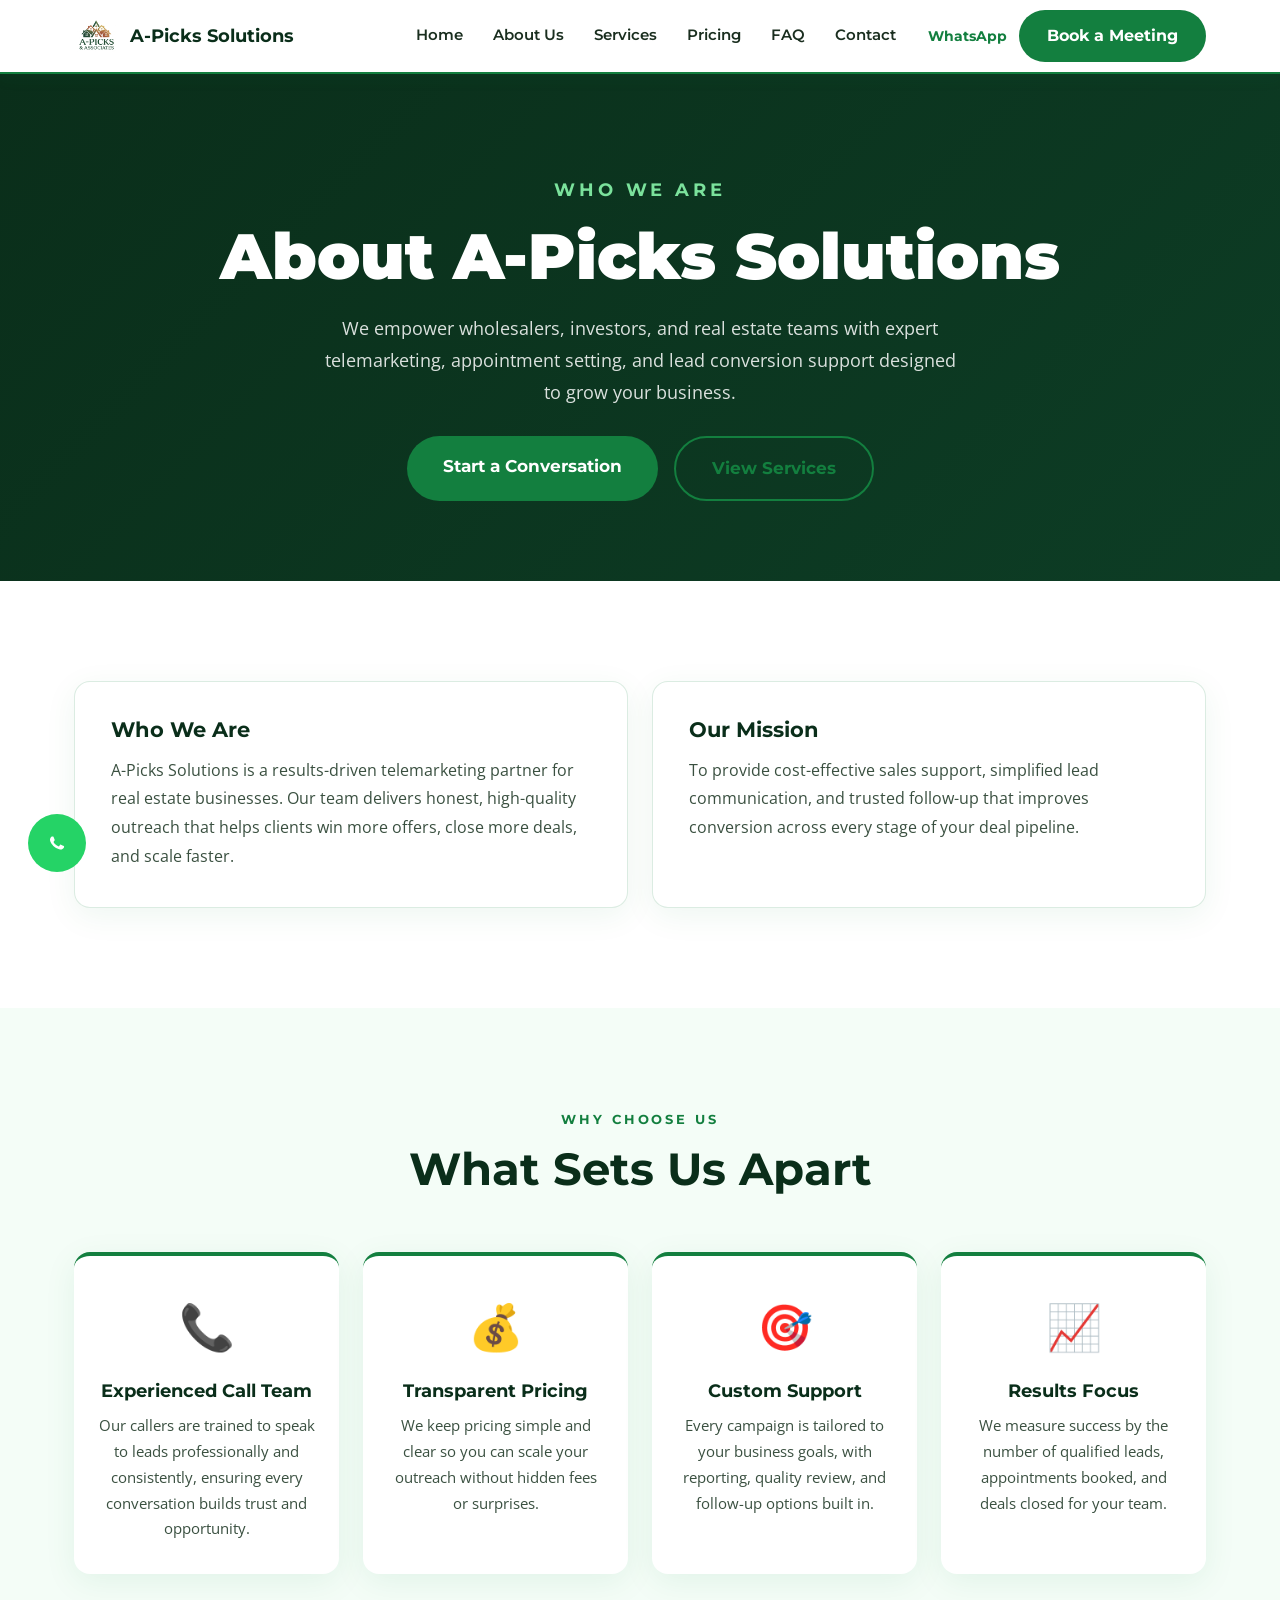
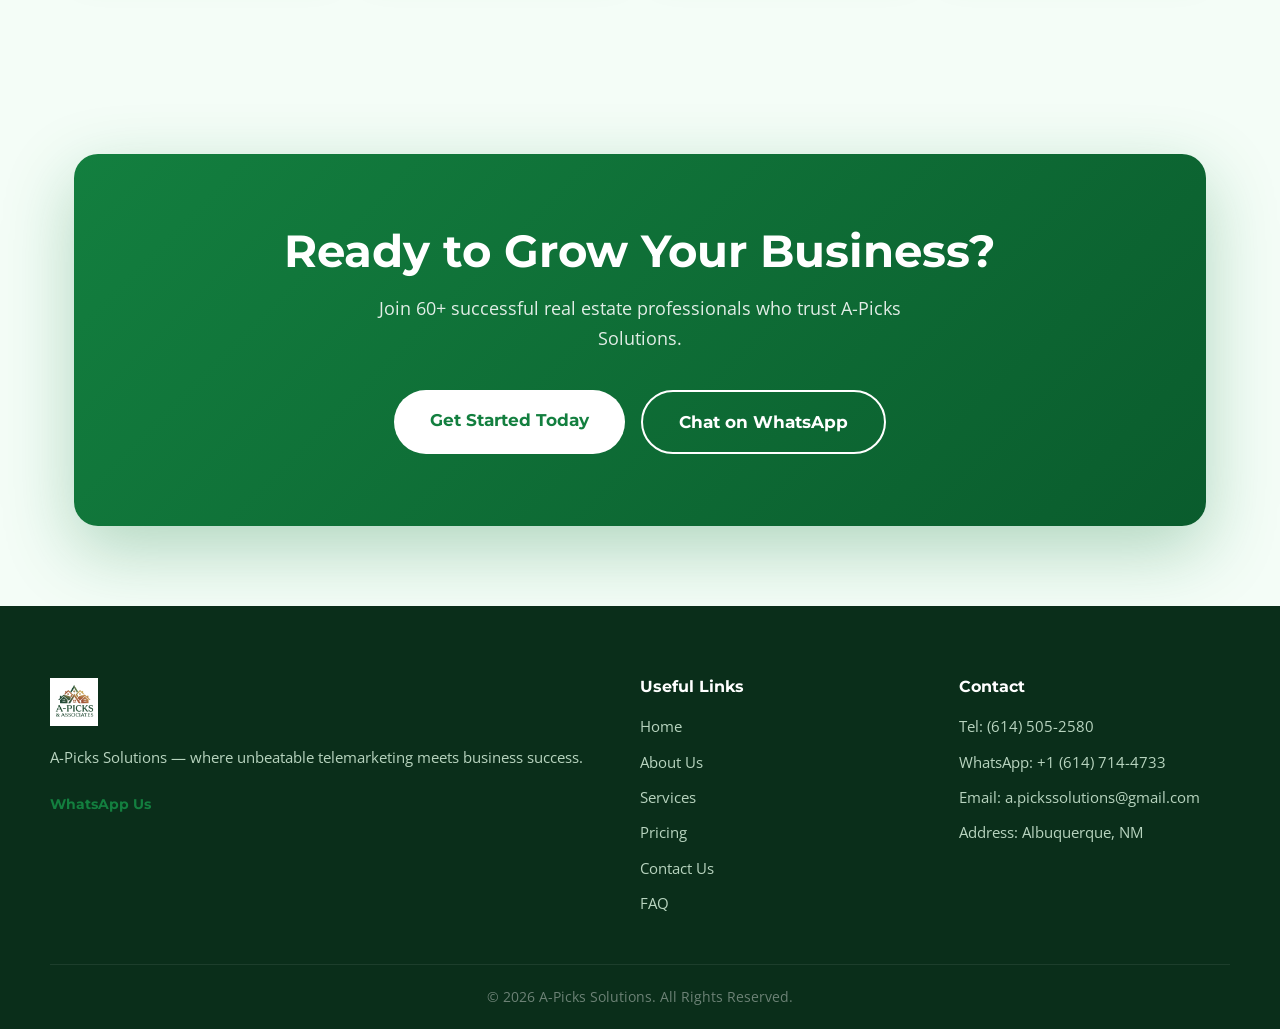
==== commit 242f1632: "Update about-us.html" ====
--- a/about-us.html
+++ b/about-us.html
@@ -20,16 +20,16 @@
         <span class="logo-text">A-Picks Solutions</span>
       </div>
       <nav class="main-nav" id="mainNav">
-        <a href="index.html">Home</a>
-        <a href="about-us.html">About Us</a>
-        <a href="services.html">Services</a>
-        <a href="pricing.html">Pricing</a>
-        <a href="fqa.html">FAQ</a>
-        <a href="contact-us.html">Contact</a>
+        <a href="/">Home</a>
+        <a href="/about-us">About Us</a>
+        <a href="/services">Services</a>
+        <a href="/pricing">Pricing</a>
+        <a href="/fqa">FAQ</a>
+        <a href="/contact-us">Contact</a>
       </nav>
       <div class="header-actions">
         <a href="https://wa.me/16147144733" target="_blank" class="wa-link">WhatsApp</a>
-        <a class="btn-primary" href="contact-us.html">Book a Meeting</a>
+        <a class="btn-primary" href="/contact-us">Book a Meeting</a>
       </div>
       <button class="nav-toggle" id="navToggle" aria-label="Open menu">
         <span class="bar"></span><span class="bar"></span><span class="bar"></span>
@@ -44,8 +44,8 @@
       <h1>About A-Picks Solutions</h1>
       <p>We empower wholesalers, investors, and real estate teams with expert telemarketing, appointment setting, and lead conversion support designed to grow your business.</p>
       <div class="hero-btns" style="margin-top:28px;">
-        <a class="btn-primary btn-lg" href="contact-us.html">Start a Conversation</a>
-        <a class="btn-outline-green btn-lg" href="services.html">View Services</a>
+        <a class="btn-primary btn-lg" href="/contact-us">Start a Conversation</a>
+        <a class="btn-outline-green btn-lg" href="/services">View Services</a>
       </div>
     </div>
   </section>
@@ -105,7 +105,7 @@
         <h2>Ready to Grow Your Business?</h2>
         <p>Join 60+ successful real estate professionals who trust A-Picks Solutions.</p>
         <div class="cta-btns">
-          <a href="contact-us.html" class="btn-primary btn-lg">Get Started Today</a>
+          <a href="/contact-us" class="btn-primary btn-lg">Get Started Today</a>
           <a href="https://wa.me/16147144733" target="_blank" class="btn-outline btn-lg">Chat on WhatsApp</a>
         </div>
       </div>
@@ -121,12 +121,12 @@
       </div>
       <div class="footer-links">
         <h4>Useful Links</h4>
-        <a href="index.html">Home</a>
-        <a href="about-us.html">About Us</a>
-        <a href="services.html">Services</a>
-        <a href="pricing.html">Pricing</a>
-        <a href="contact-us.html">Contact Us</a>
-        <a href="fqa.html">FAQ</a>
+        <a href="/">Home</a>
+        <a href="/about-us">About Us</a>
+        <a href="/services">Services</a>
+        <a href="/pricing">Pricing</a>
+        <a href="/contact-us">Contact Us</a>
+        <a href="/fqa">FAQ</a>
       </div>
       <div class="footer-contact">
         <h4>Contact</h4>
--- a/style.css
+++ b/style.css
@@ -730,3 +730,47 @@
   .hero-section { min-height: 100svh; }
   .hero-title { font-size: 2.4rem; }
 }
+
+/* ---- PAGE HERO (inner pages) ---- */
+.page-hero-section {
+  background: linear-gradient(135deg, #0a2e1a 0%, #0d3d25 100%);
+  padding: 100px 24px 80px;
+  text-align: center;
+  color: #fff;
+}
+.page-hero-section .section-eyebrow { color: #7be29c; margin-bottom: 14px; }
+.page-hero-section h1 {
+  font-family: 'Montserrat', sans-serif;
+  font-weight: 900;
+  font-size: clamp(2.5rem, 5vw, 4rem);
+  color: #fff;
+  margin-bottom: 20px;
+}
+.page-hero-section p {
+  font-size: 1.1rem;
+  color: rgba(255,255,255,0.85);
+  max-width: 640px;
+  margin: 0 auto;
+  line-height: 1.8;
+}
+.page-hero-section .hero-btns { justify-content: center; }
+
+/* ---- ABOUT GRID ---- */
+.about-grid {
+  display: grid;
+  grid-template-columns: 1fr 1fr;
+  gap: 24px;
+}
+.contact-card {
+  background: #fff;
+  border: 1px solid rgba(19,127,63,0.15);
+  border-radius: 16px;
+  padding: 36px;
+  box-shadow: 0 8px 32px rgba(19,127,63,0.07);
+}
+.contact-card h3 { color: #0a2e1a; margin-bottom: 14px; font-size: 1.3rem; }
+.contact-card p { color: #3a5040; line-height: 1.8; }
+
+@media (max-width: 768px) {
+  .about-grid { grid-template-columns: 1fr; }
+}
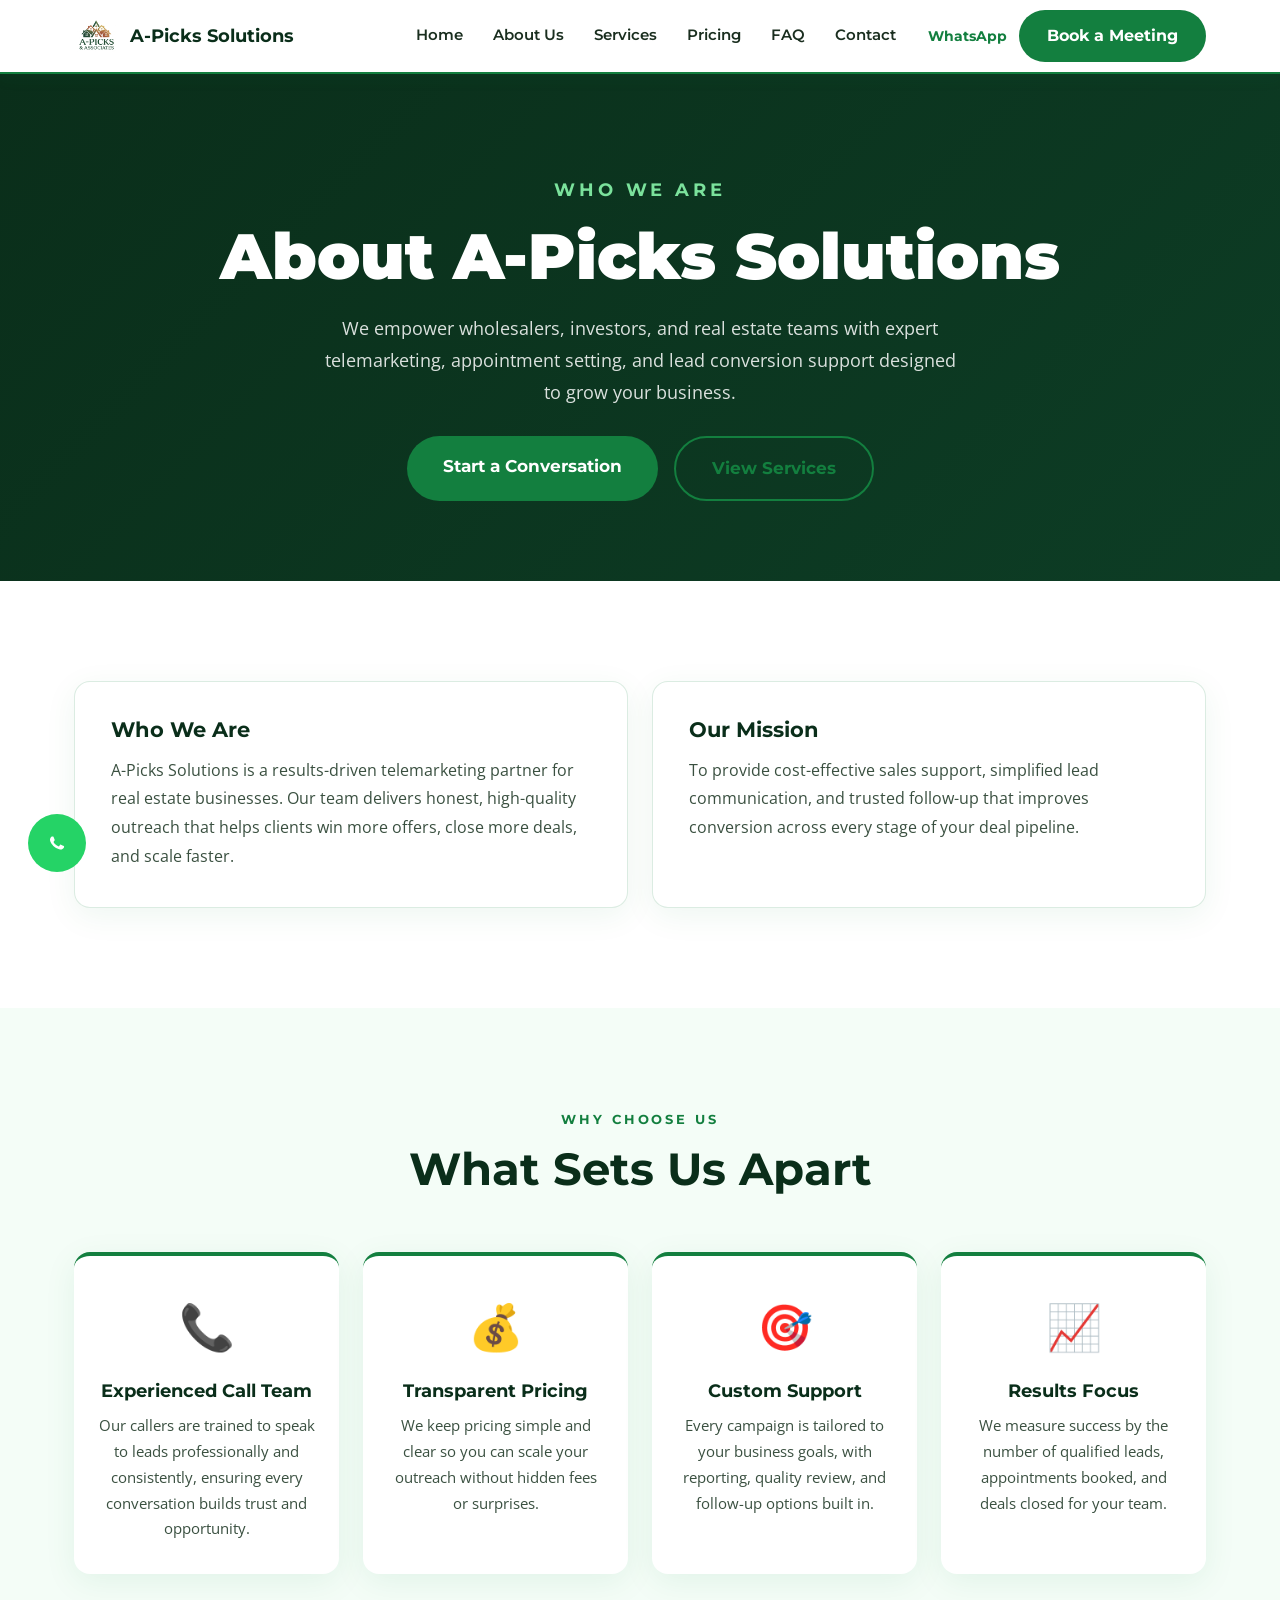
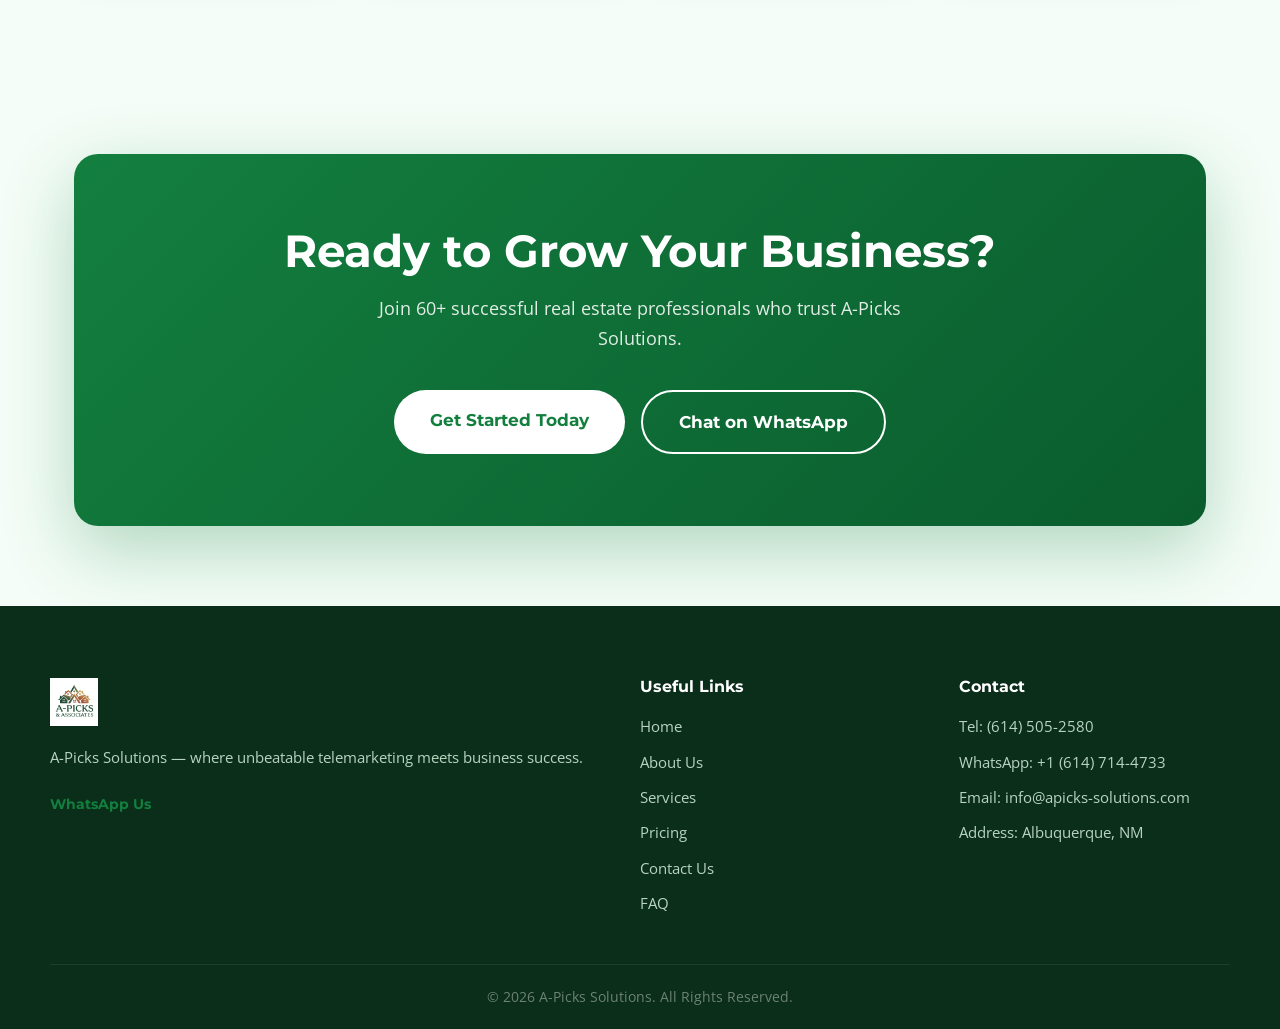
==== commit 9ffe58df: "Update about-us.html" ====
--- a/about-us.html
+++ b/about-us.html
@@ -132,7 +132,7 @@
         <h4>Contact</h4>
         <p>Tel: (614) 505-2580</p>
         <p>WhatsApp: +1 (614) 714-4733</p>
-        <p>Email: a.pickssolutions@gmail.com</p>
+        <p>Email: info@apicks-solutions.com</p>
         <p>Address: Albuquerque, NM</p>
       </div>
     </div>
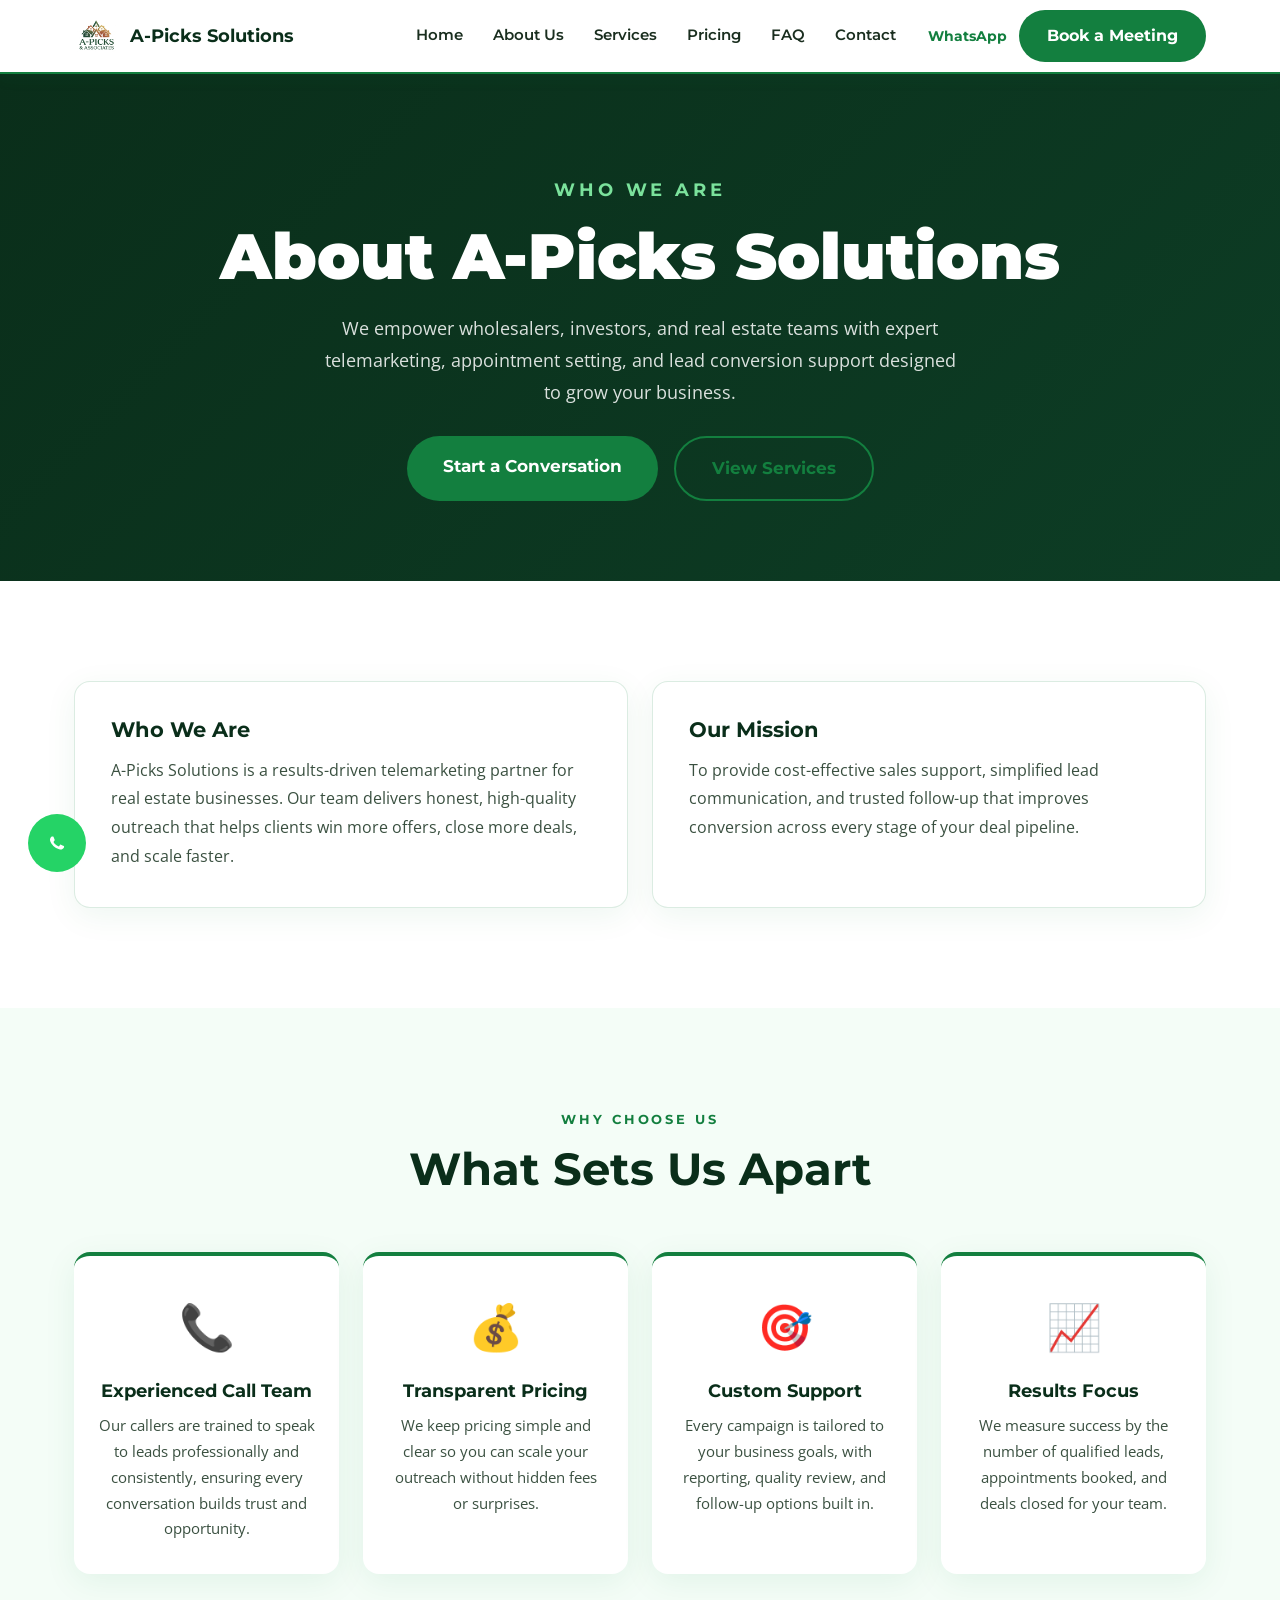
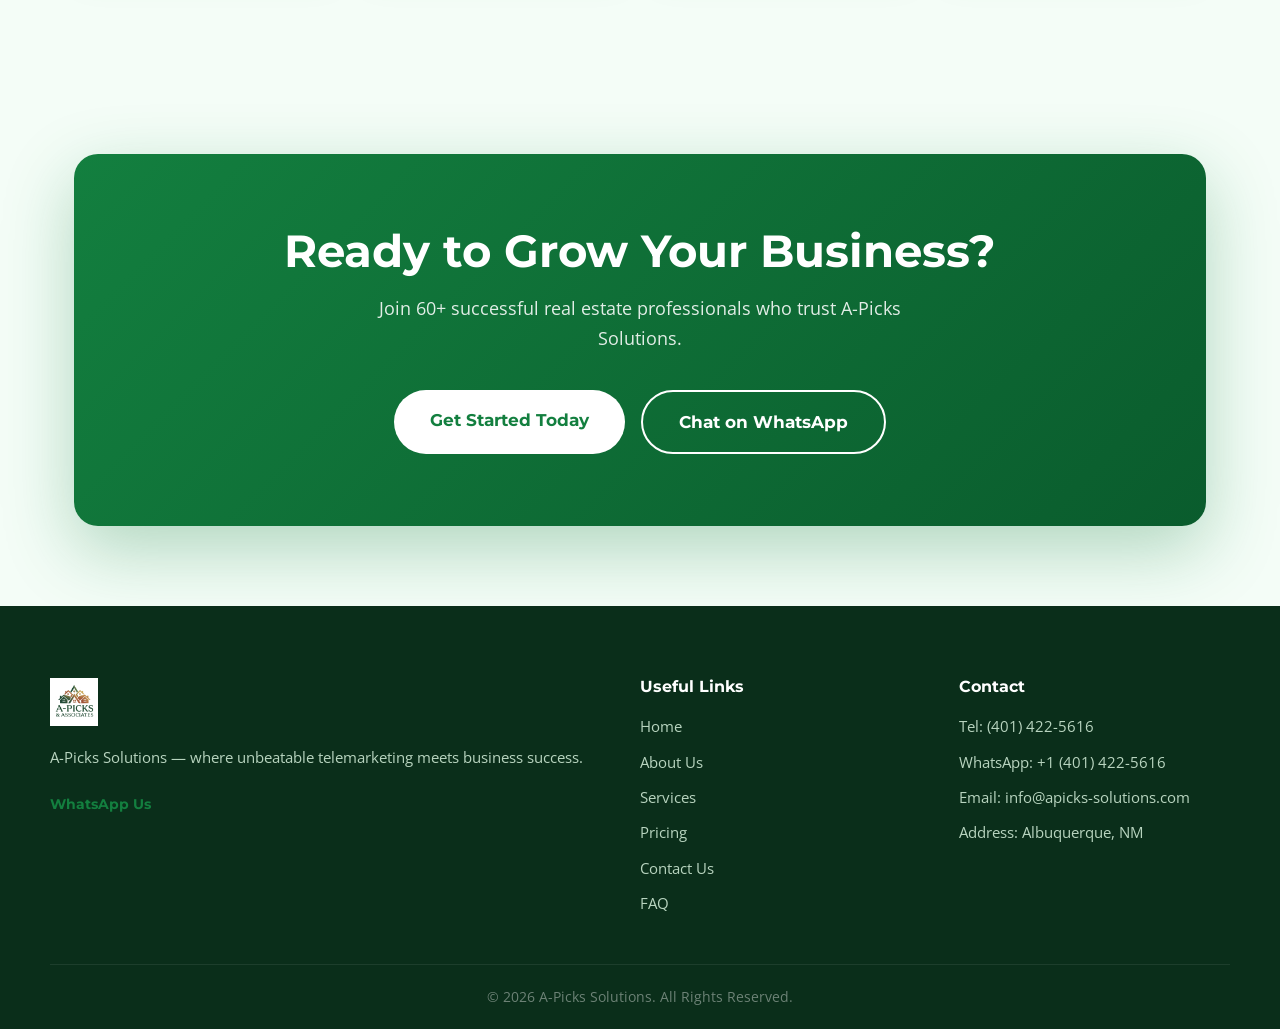
==== commit a668a8bc: "Update about-us.html" ====
--- a/about-us.html
+++ b/about-us.html
@@ -28,7 +28,7 @@
         <a href="/contact-us">Contact</a>
       </nav>
       <div class="header-actions">
-        <a href="https://wa.me/16147144733" target="_blank" class="wa-link">WhatsApp</a>
+        <a href="https://wa.me/14014225616" target="_blank" class="wa-link">WhatsApp</a>
         <a class="btn-primary" href="/contact-us">Book a Meeting</a>
       </div>
       <button class="nav-toggle" id="navToggle" aria-label="Open menu">
@@ -106,7 +106,7 @@
         <p>Join 60+ successful real estate professionals who trust A-Picks Solutions.</p>
         <div class="cta-btns">
           <a href="/contact-us" class="btn-primary btn-lg">Get Started Today</a>
-          <a href="https://wa.me/16147144733" target="_blank" class="btn-outline btn-lg">Chat on WhatsApp</a>
+          <a href="https://wa.me/14014225616" target="_blank" class="btn-outline btn-lg">Chat on WhatsApp</a>
         </div>
       </div>
     </div>
@@ -117,7 +117,7 @@
       <div class="footer-brand">
         <img src="40032cae-659b-45c8-bc1c-b05bab68e783.jpg" alt="A-Picks Solutions" class="footer-logo" />
         <p>A-Picks Solutions &#8212; where unbeatable telemarketing meets business success.</p>
-        <a href="https://wa.me/16147144733" target="_blank" class="wa-link">WhatsApp Us</a>
+        <a href="https://wa.me/14014225616" target="_blank" class="wa-link">WhatsApp Us</a>
       </div>
       <div class="footer-links">
         <h4>Useful Links</h4>
@@ -130,8 +130,8 @@
       </div>
       <div class="footer-contact">
         <h4>Contact</h4>
-        <p>Tel: (614) 505-2580</p>
-        <p>WhatsApp: +1 (614) 714-4733</p>
+        <p>Tel: (401) 422-5616</p>
+        <p>WhatsApp: +1 (401) 422-5616</p>
         <p>Email: info@apicks-solutions.com</p>
         <p>Address: Albuquerque, NM</p>
       </div>
@@ -141,7 +141,7 @@
     </div>
   </footer>
 
-  <a class="whatsapp-float" href="https://wa.me/16147144733" target="_blank" aria-label="Chat on WhatsApp">
+  <a class="whatsapp-float" href="https://wa.me/14014225616" target="_blank" aria-label="Chat on WhatsApp">
     <svg viewBox="0 0 24 24" xmlns="http://www.w3.org/2000/svg"><path d="M17.472 14.382c-.297-.149-1.758-.867-2.03-.967-.273-.099-.472-.148-.672.149-.198.297-.768.966-.94 1.164-.173.198-.347.223-.644.075-.297-.149-1.255-.462-2.39-1.475-.883-.788-1.48-1.761-1.653-2.059-.173-.297-.018-.458.13-.606.134-.133.297-.347.446-.52.149-.174.198-.297.298-.495.099-.198.05-.372-.025-.521-.075-.149-.672-1.612-.92-2.207-.242-.579-.487-.5-.672-.51l-.573-.01c-.198 0-.52.074-.792.372-.273.297-1.042 1.017-1.042 2.479 0 1.462 1.066 2.875 1.213 3.074.149.198 2.1 3.2 5.076 4.487.709.306 1.262.489 1.693.626.712.226 1.36.194 1.872.118.571-.084 1.758-.719 2.006-1.413.248-.694.248-1.289.173-1.414-.074-.124-.272-.198-.57-.347z"/></svg>
   </a>
 
